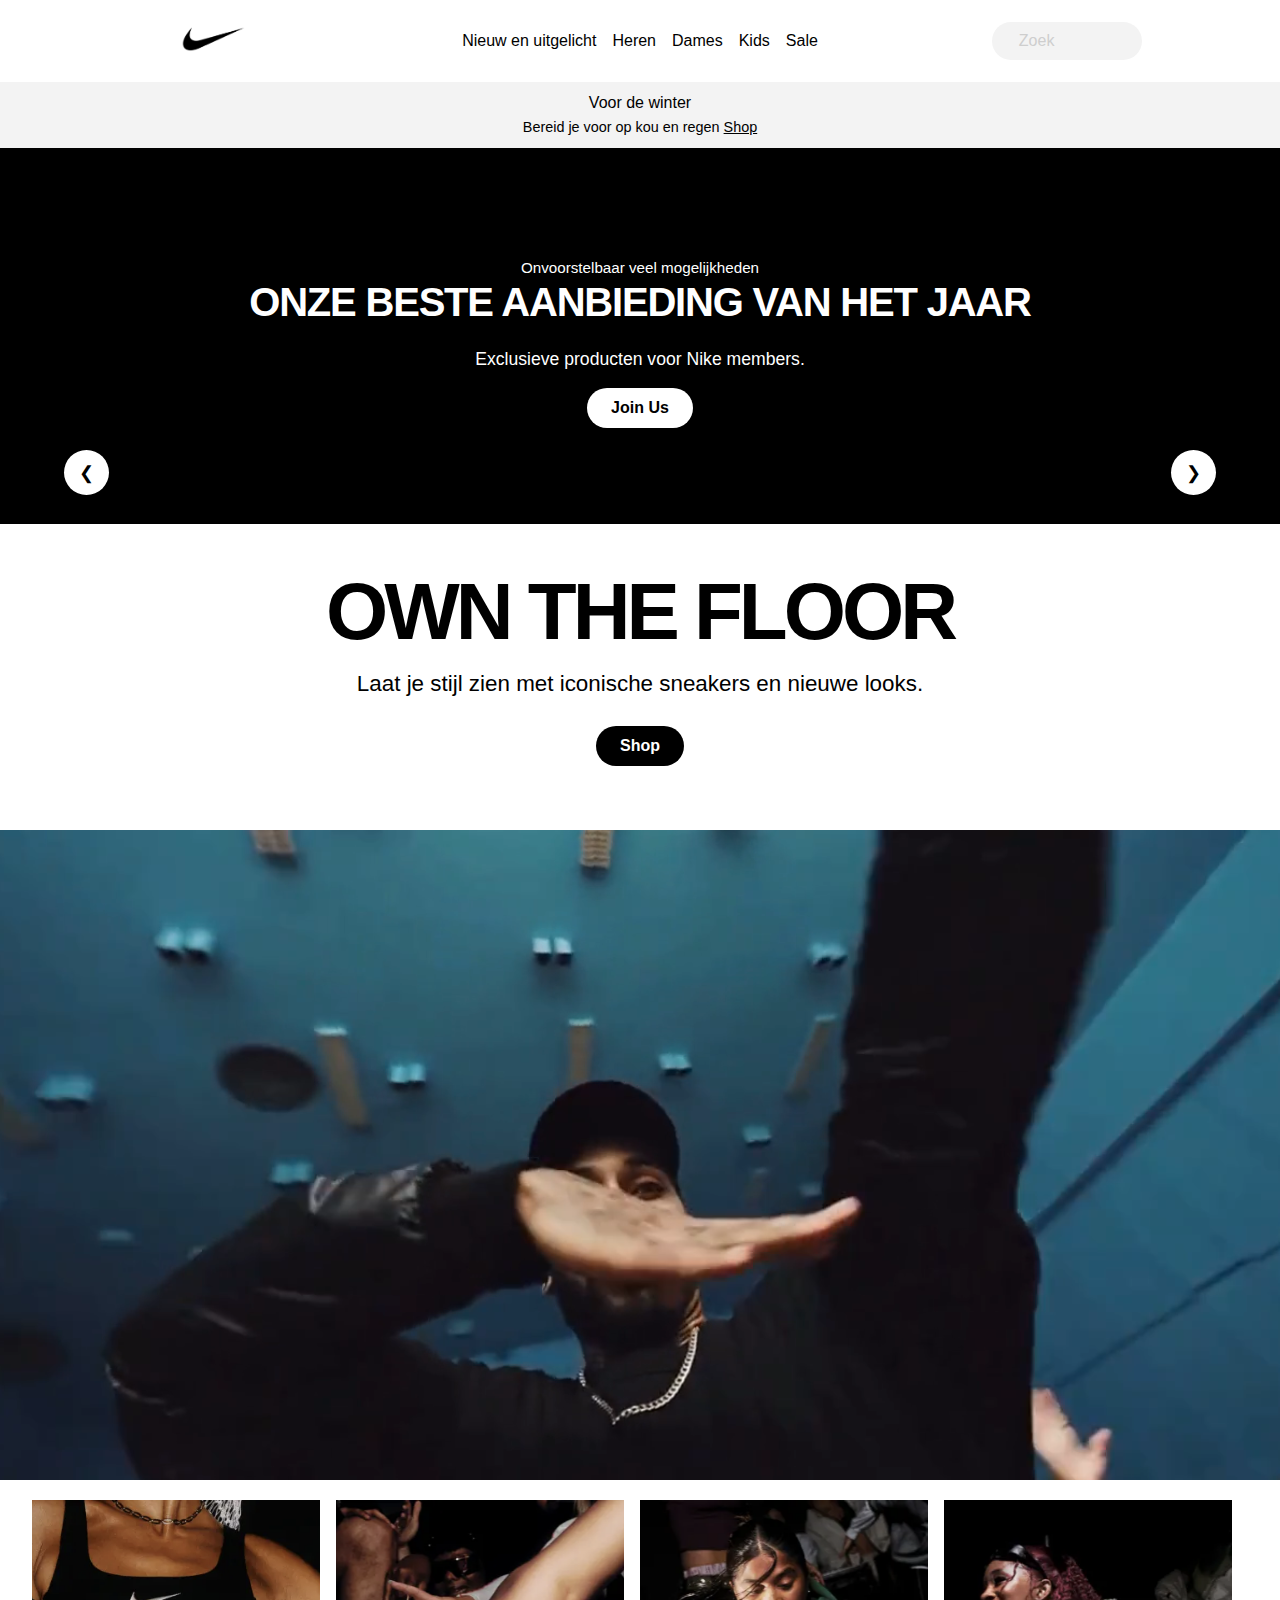
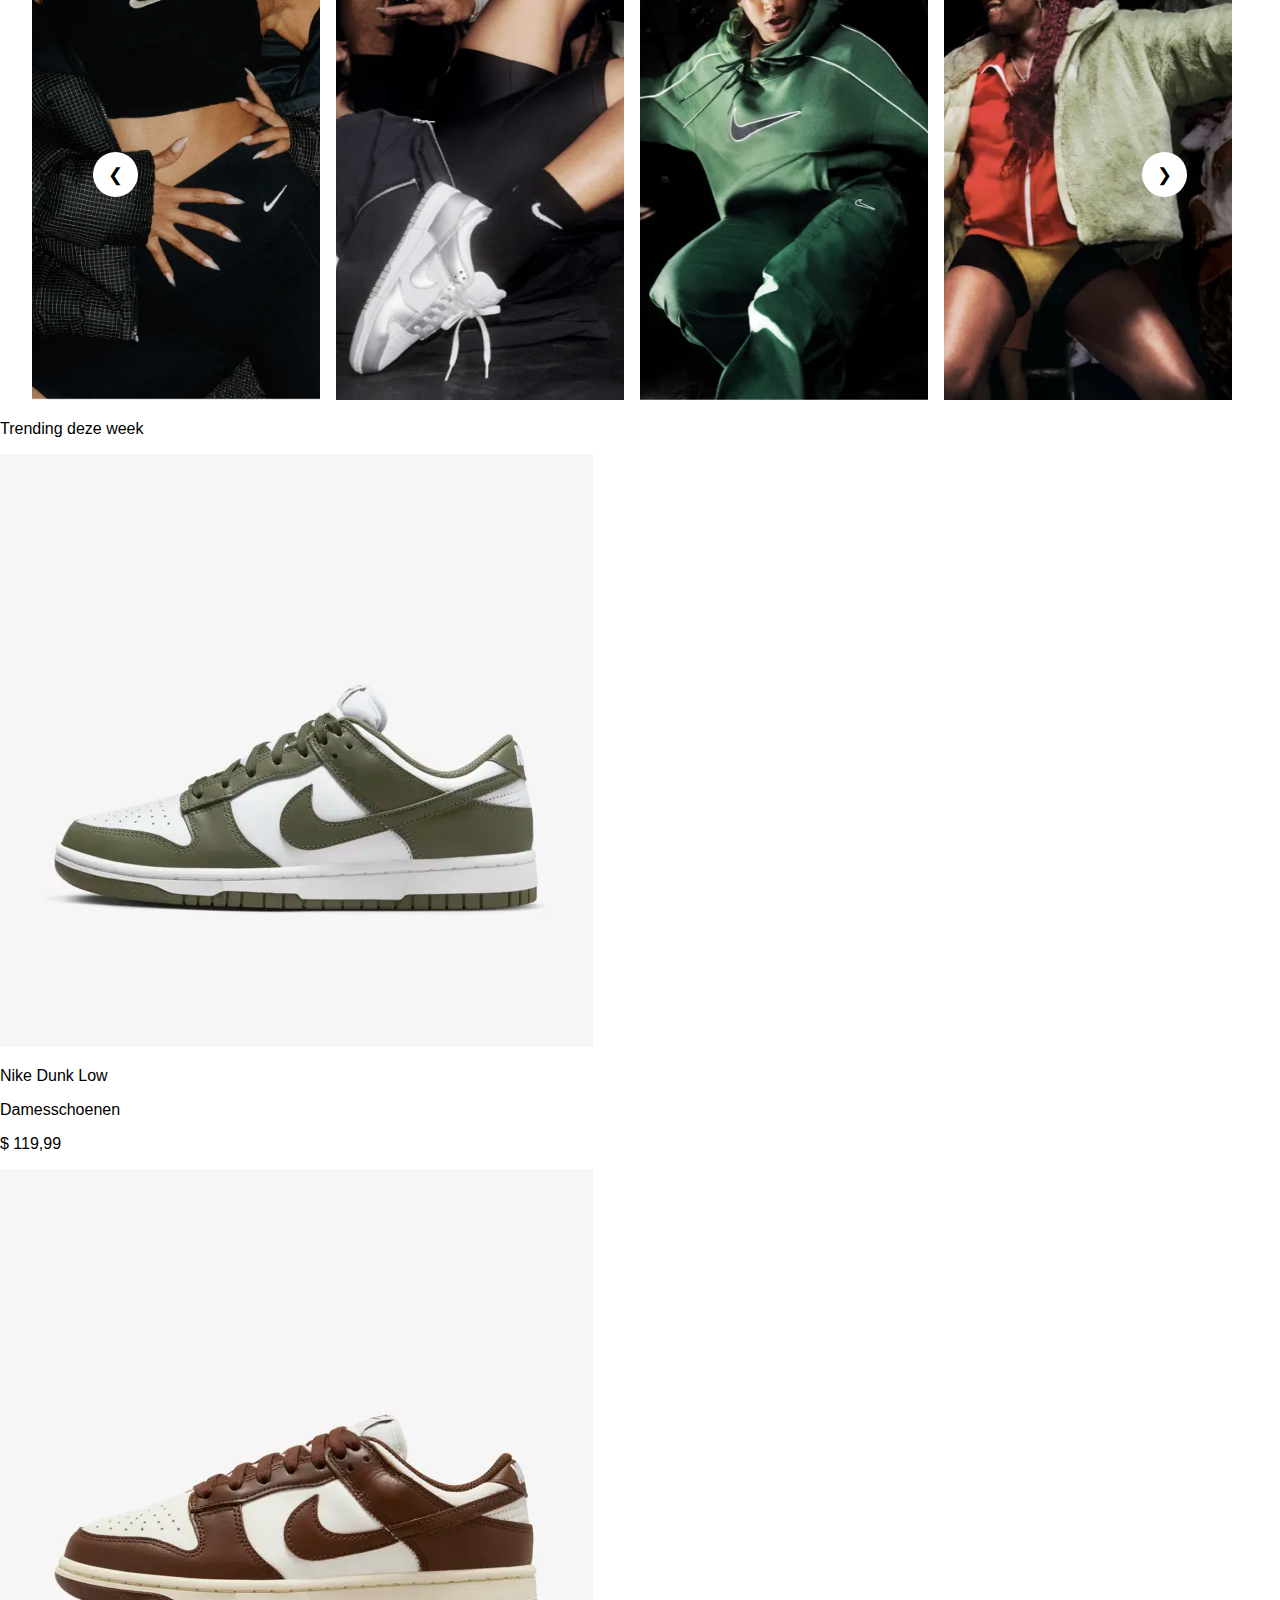
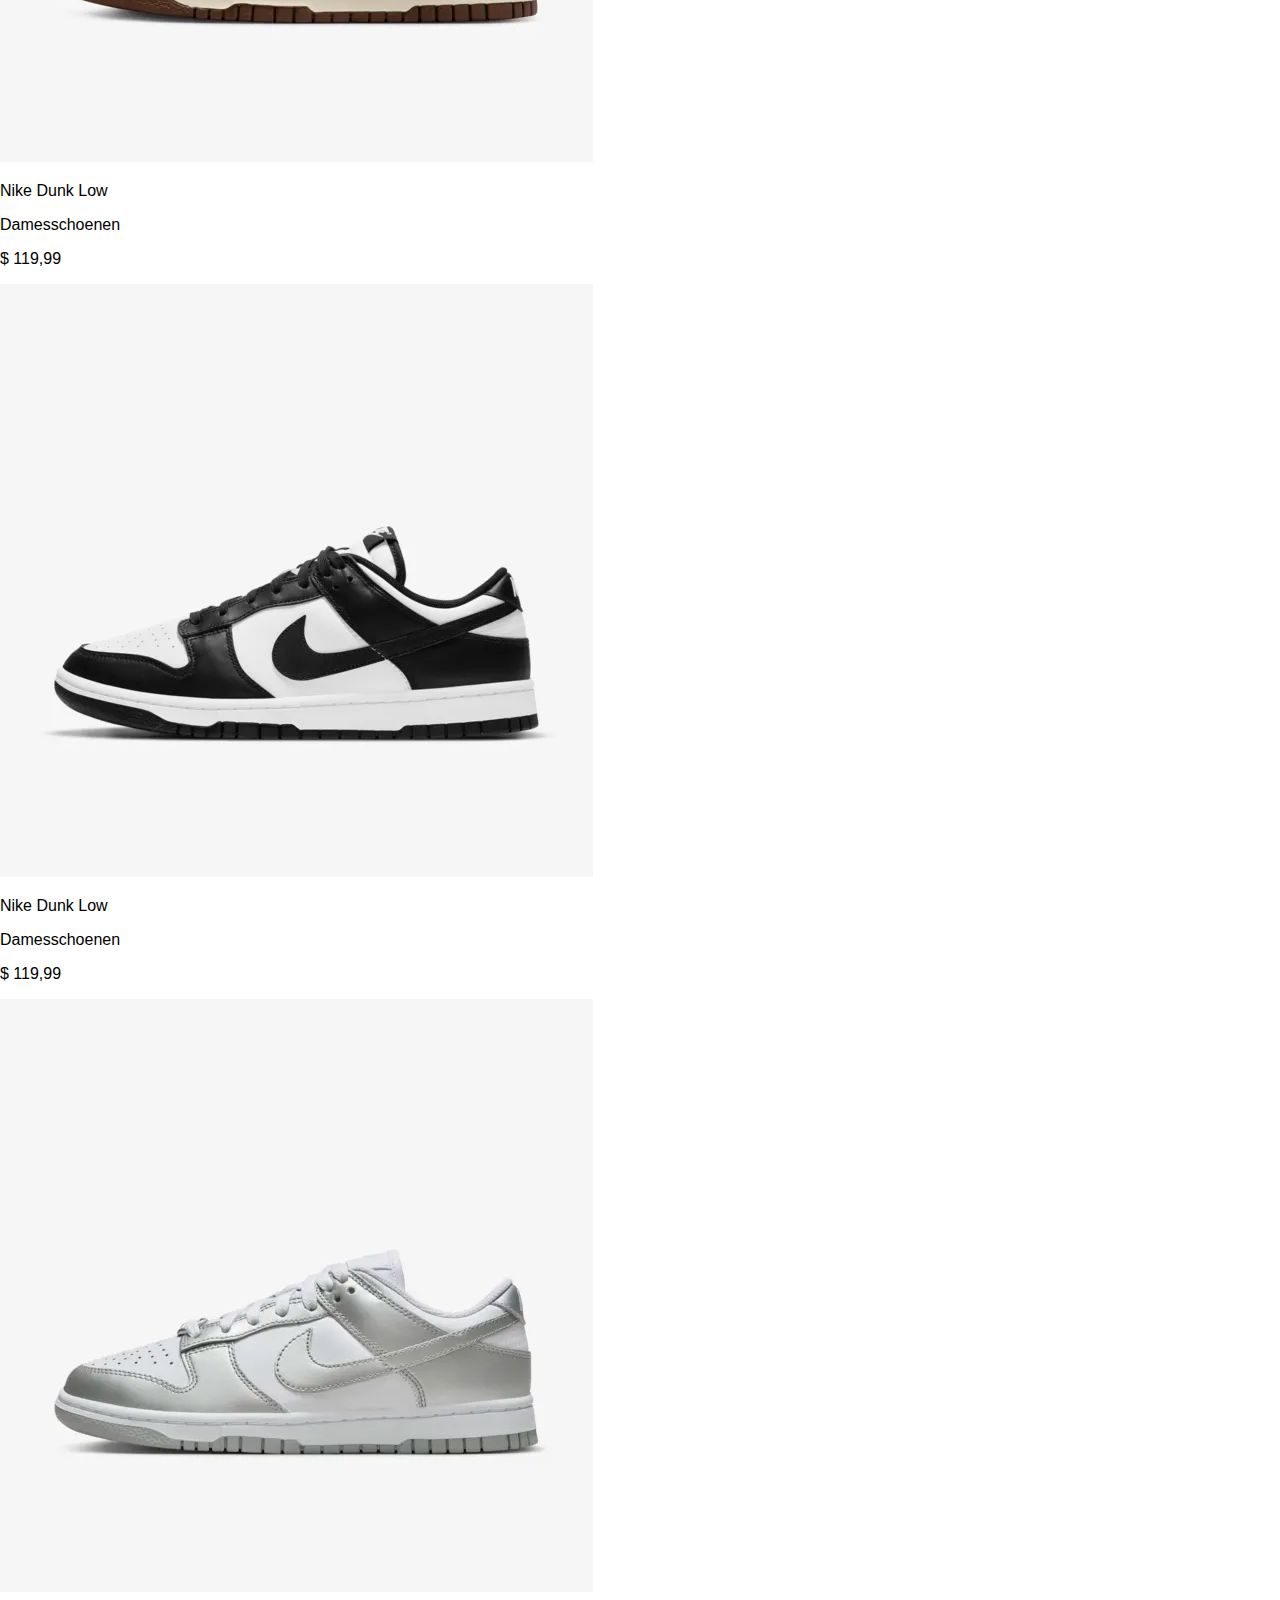
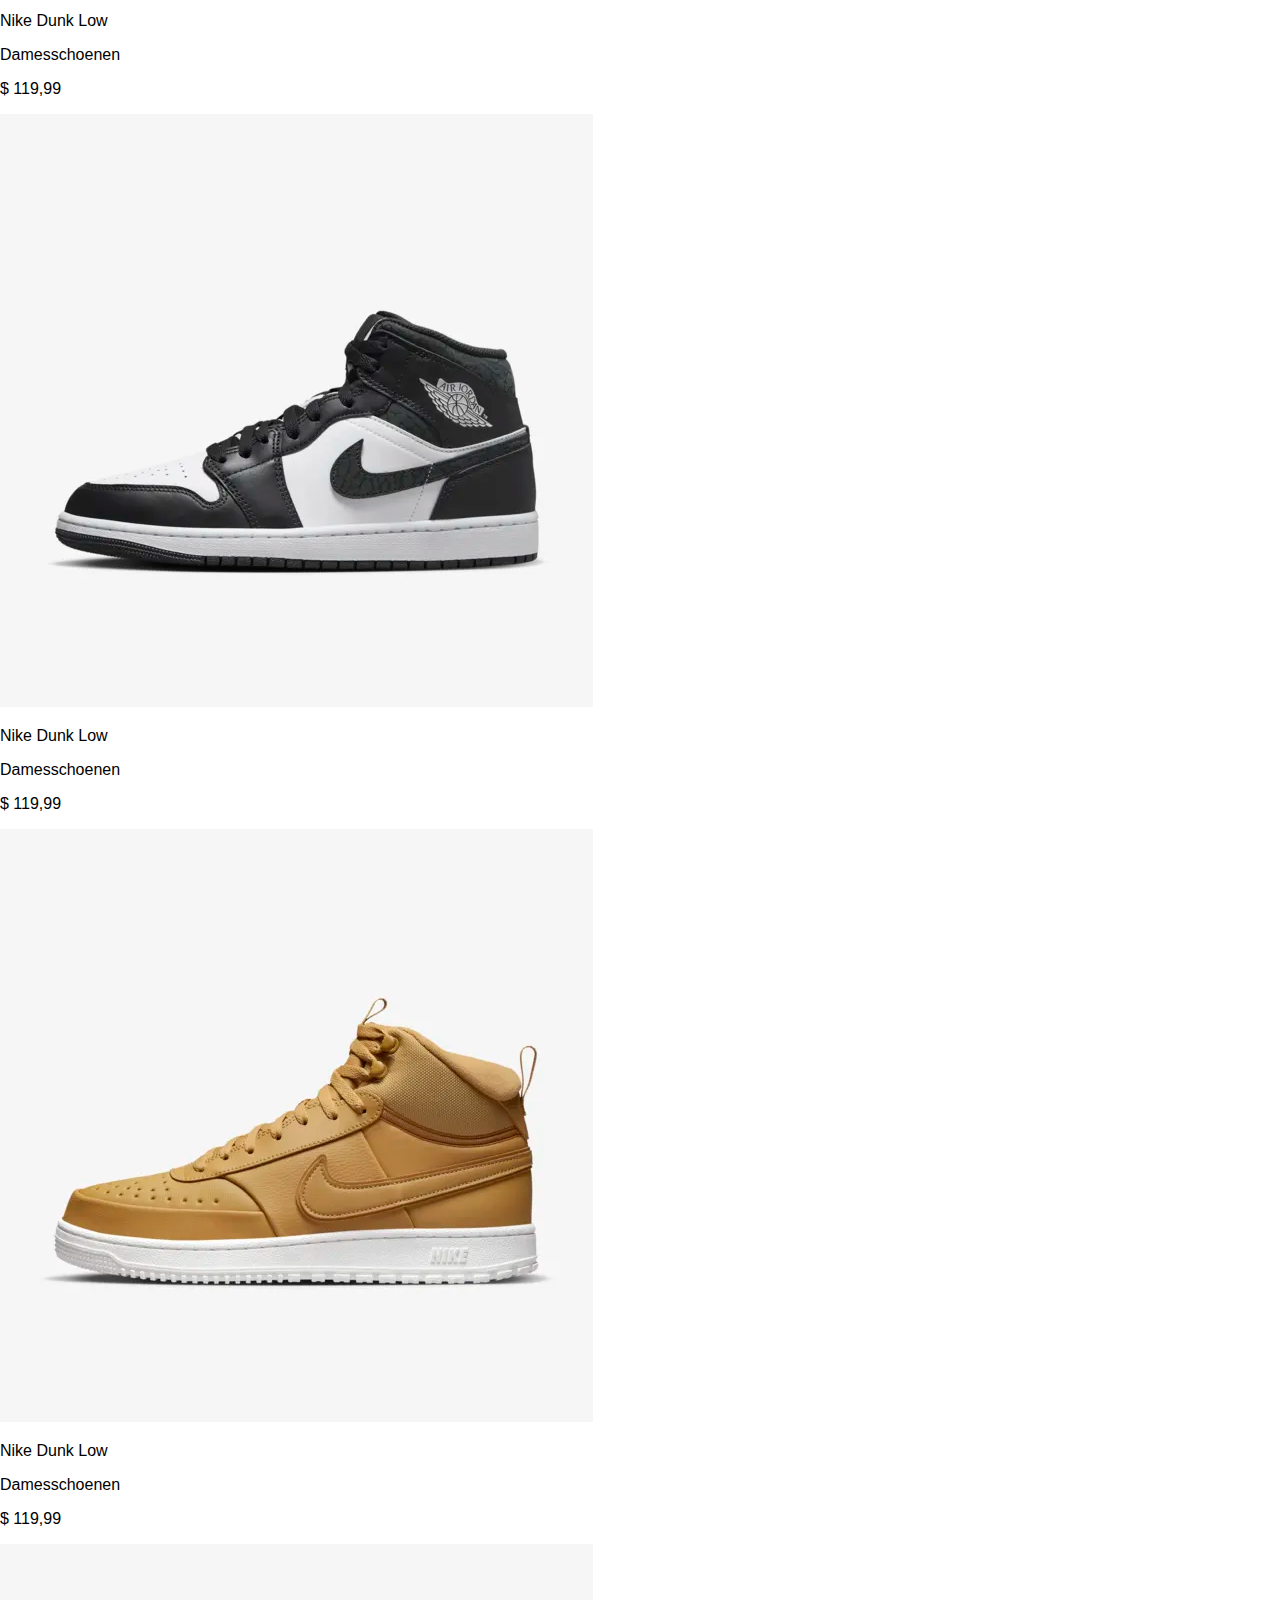
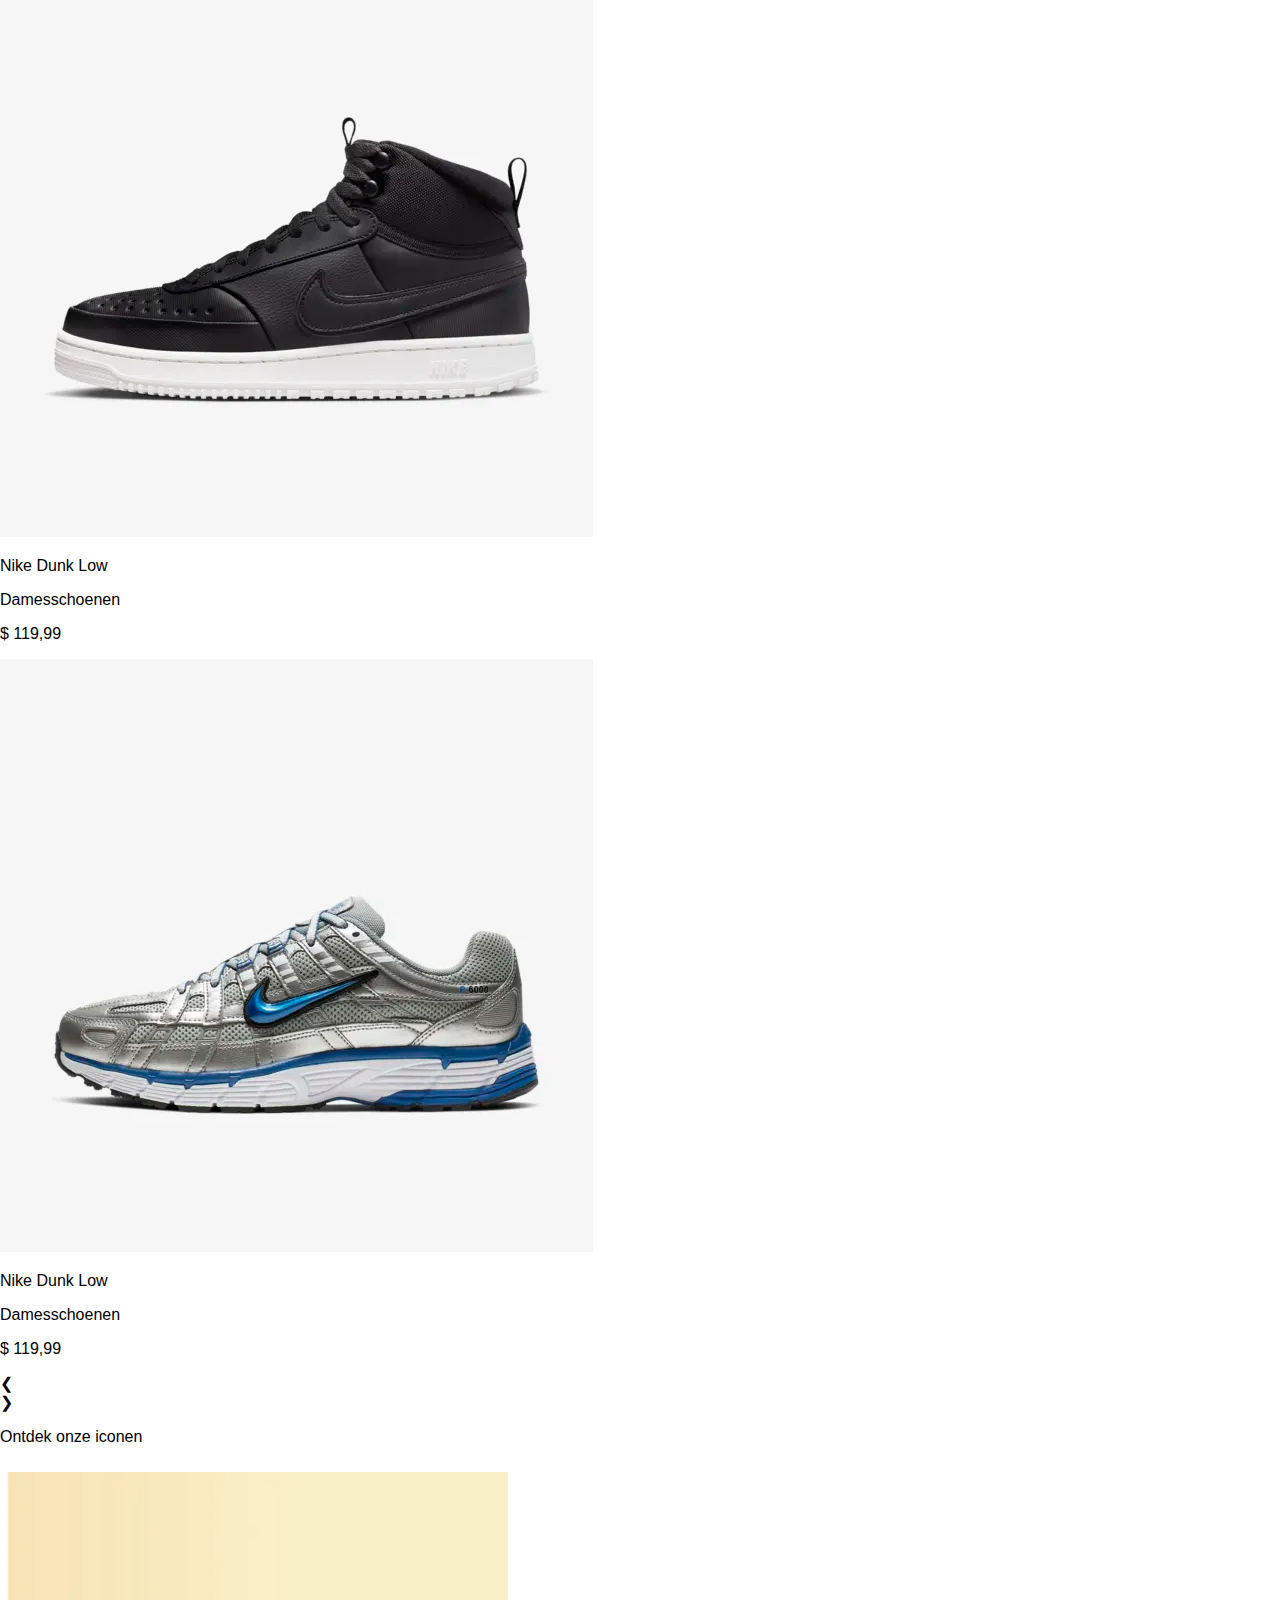
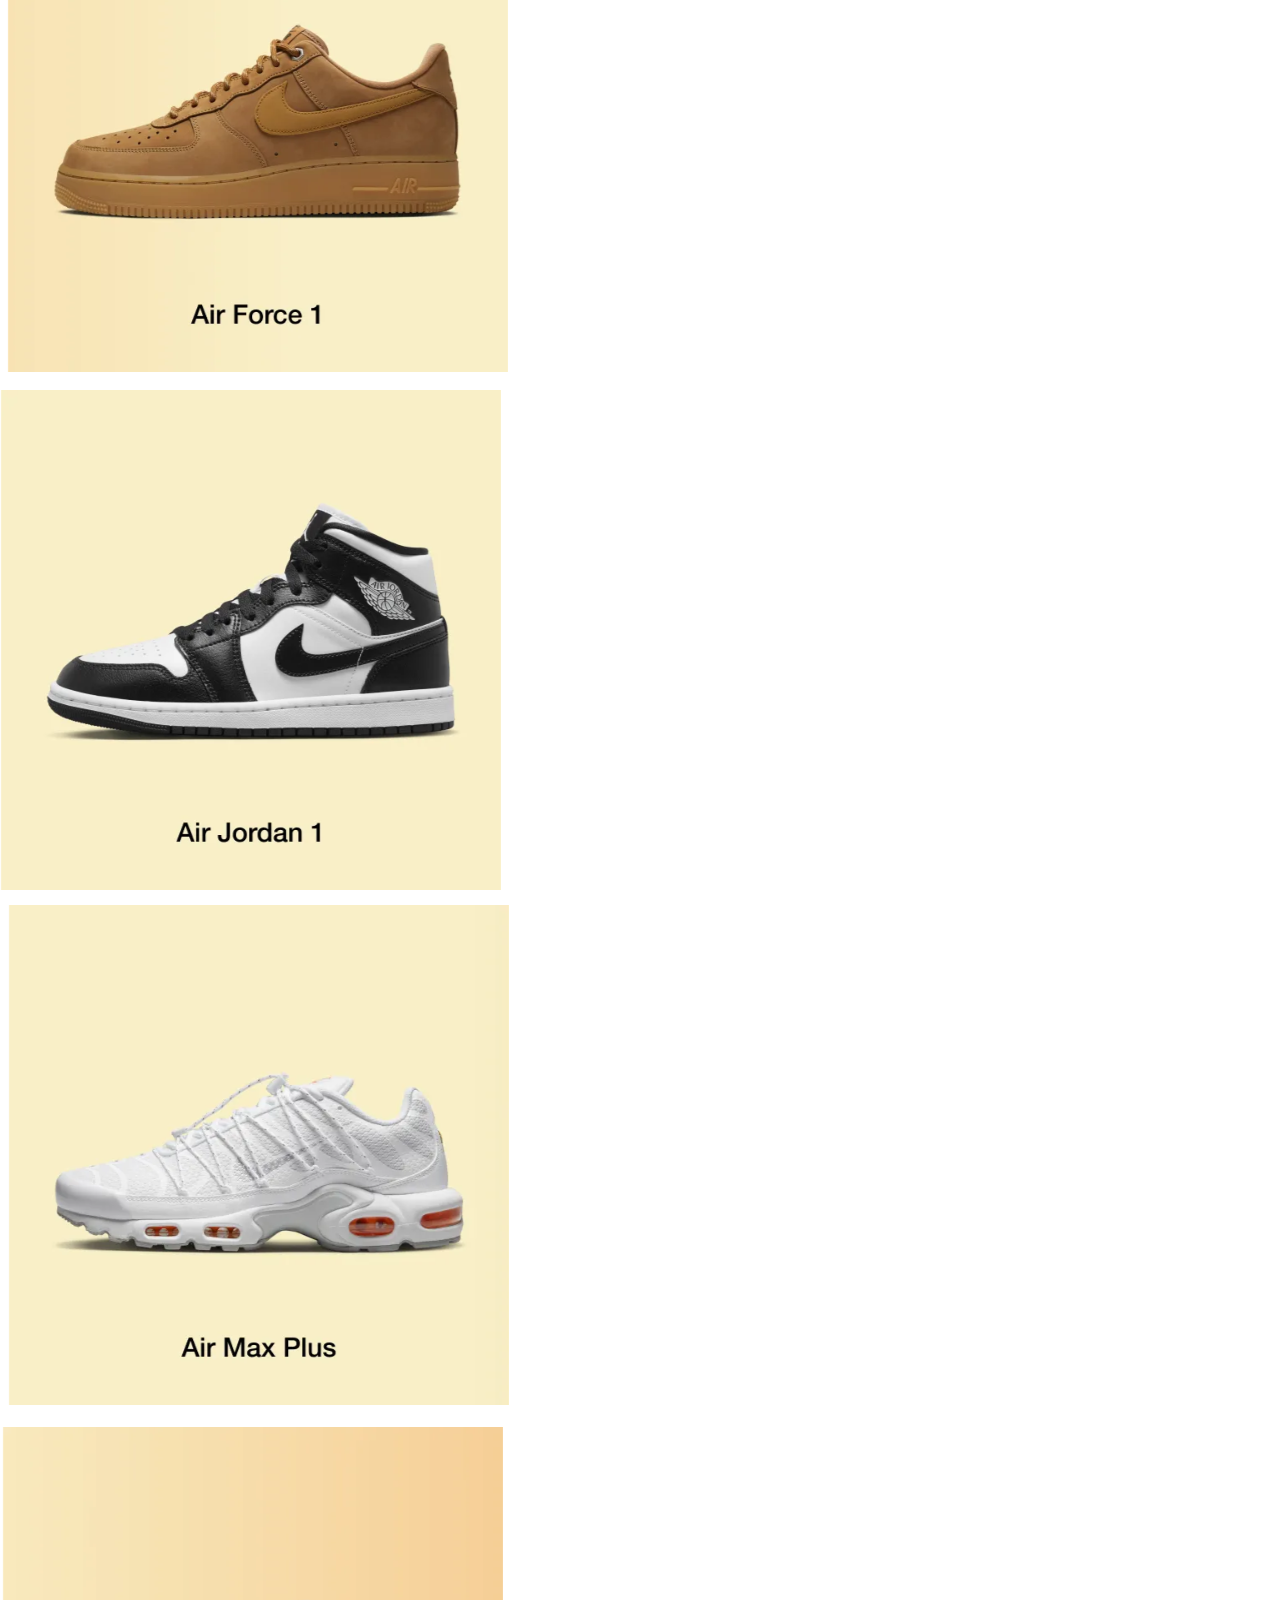
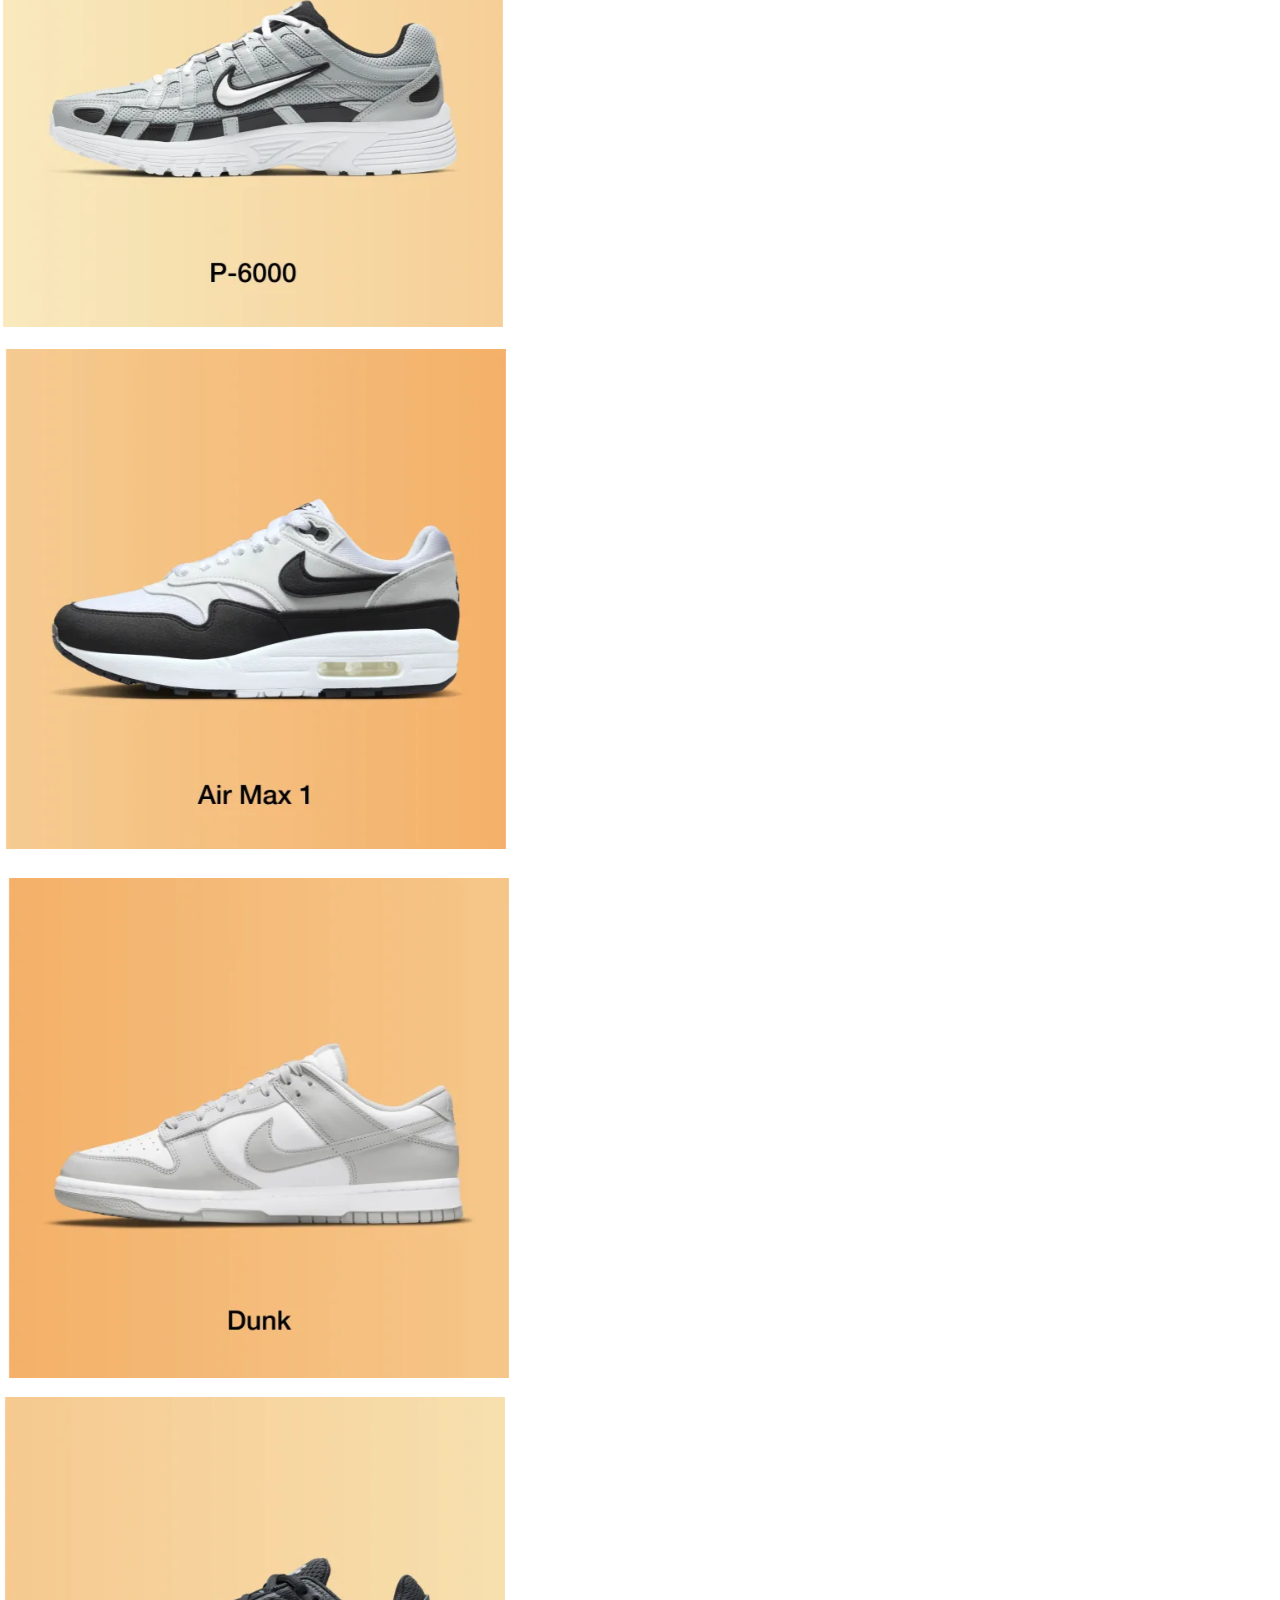
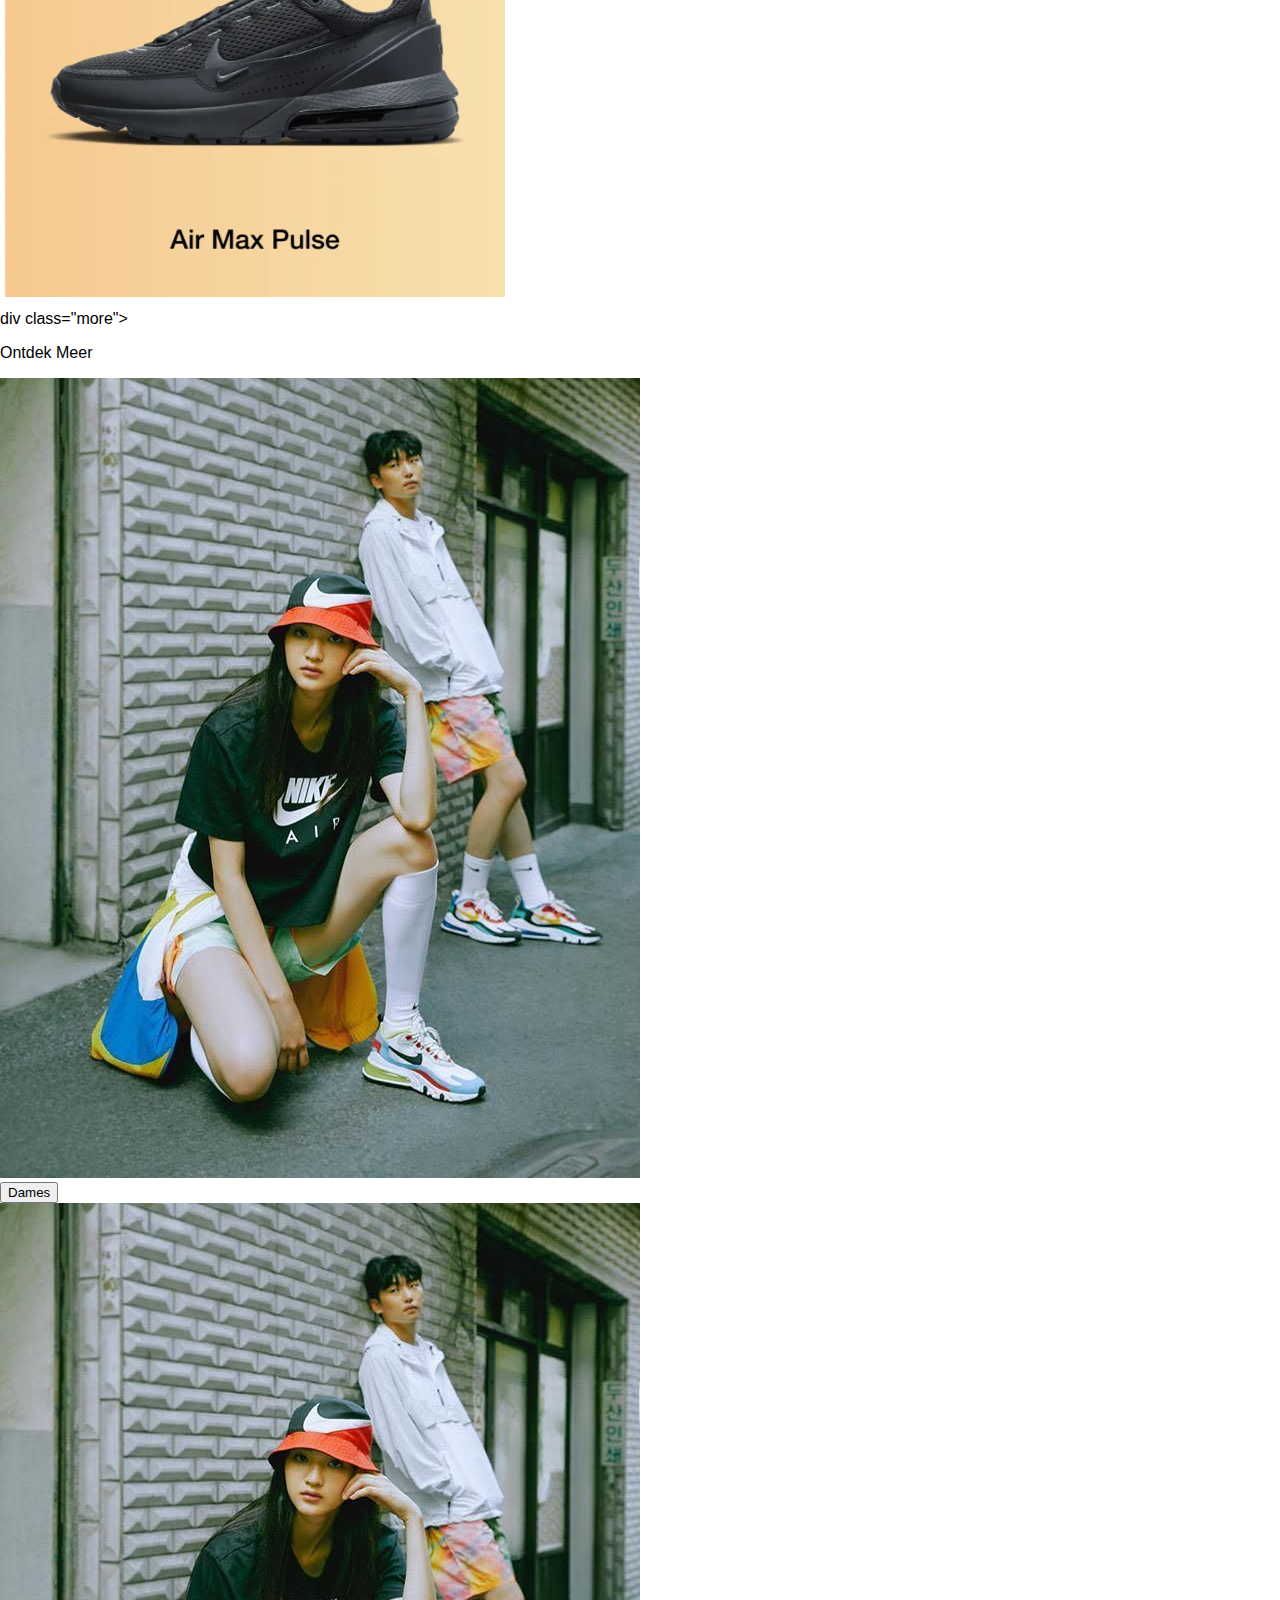
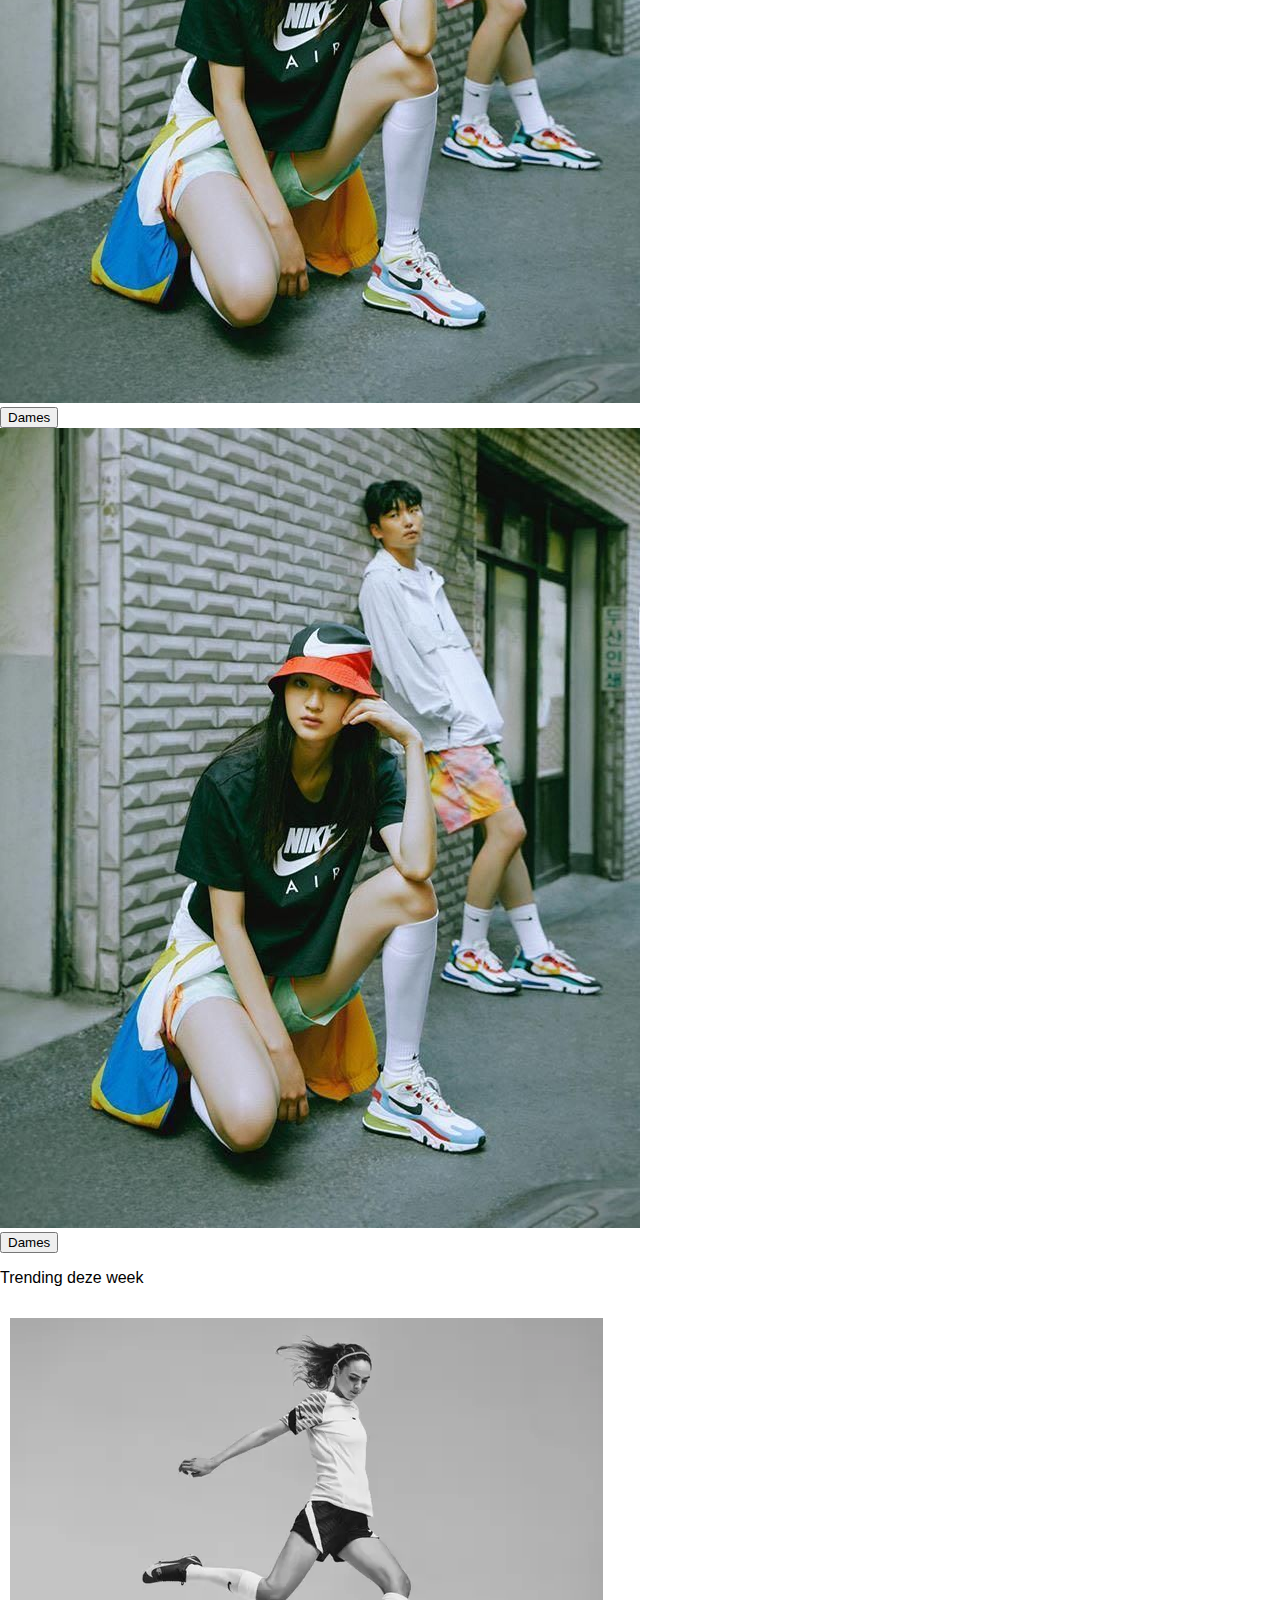
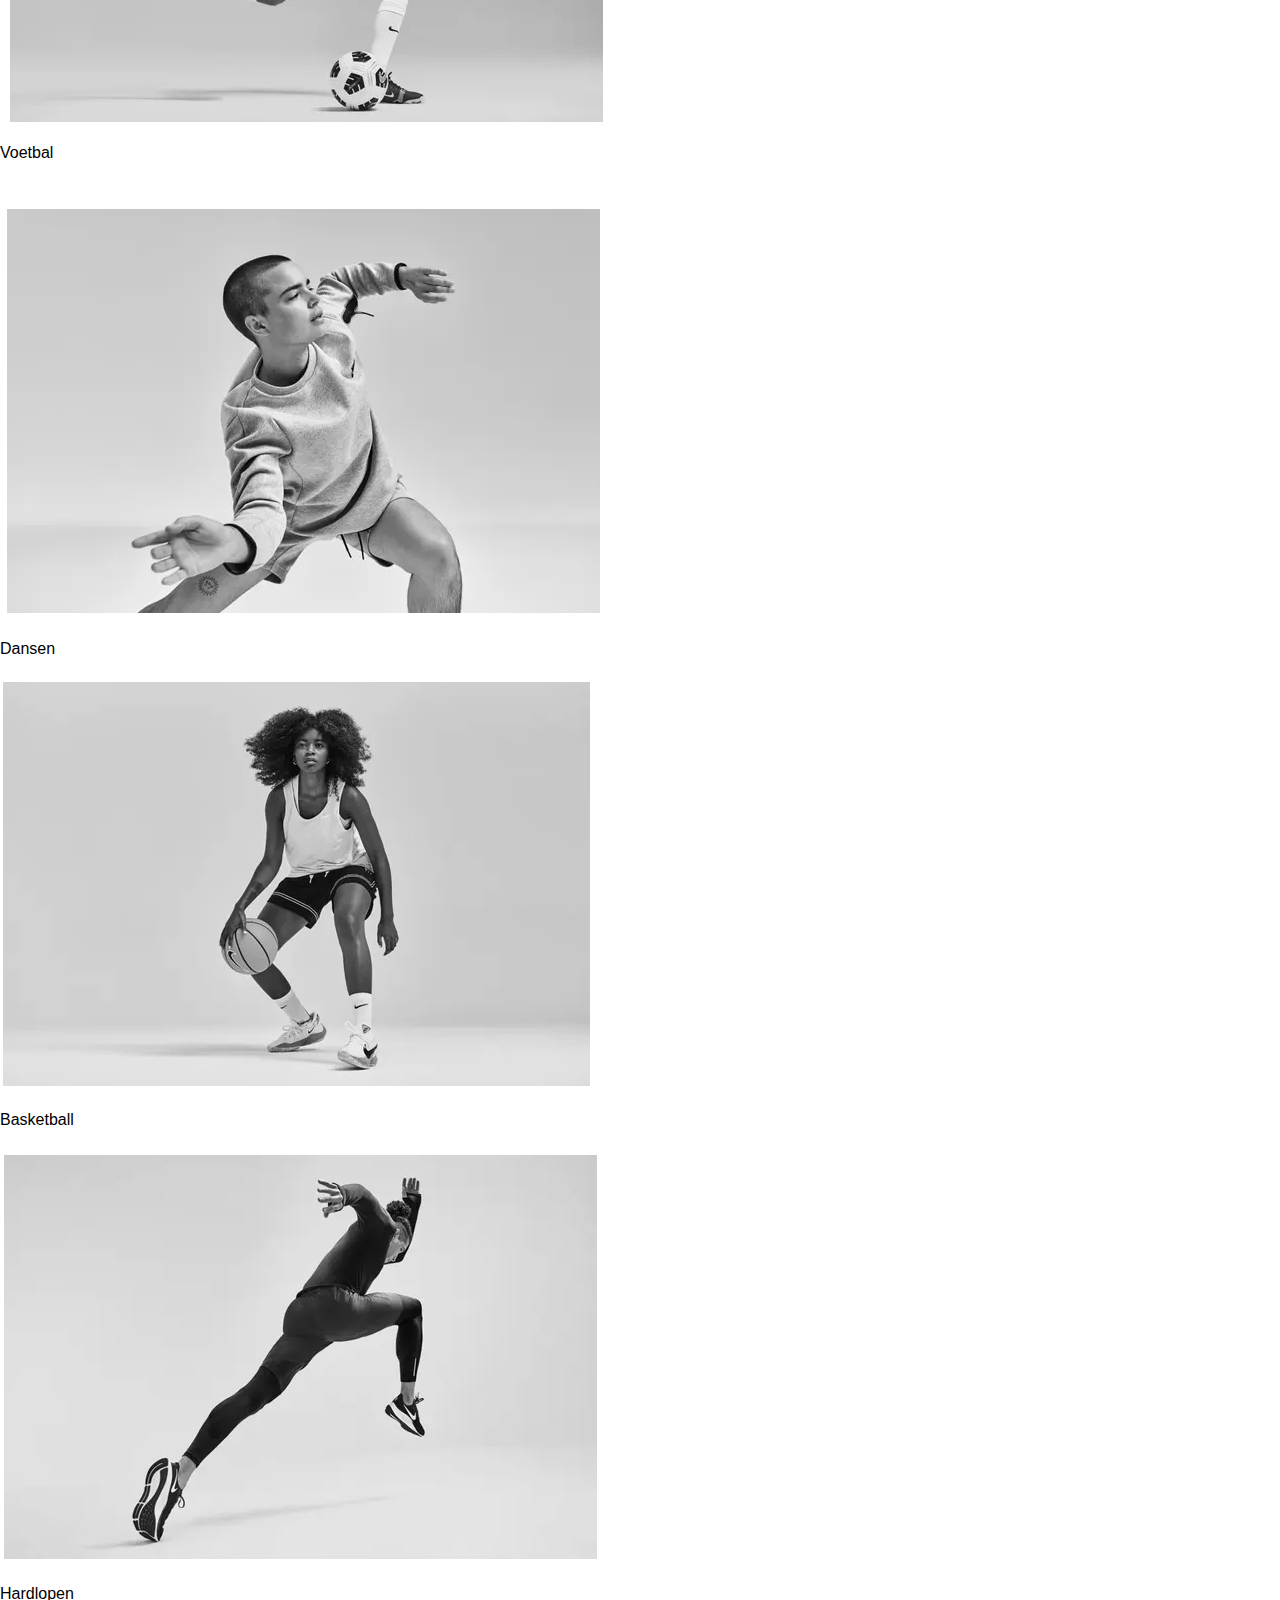
==== index.html @ cff5ac9b "Update index.html" ====
<!DOCTYPE html>
<html lang="nl">
	
<head>
	<meta charset="UTF-8">
	<meta name="author" content="jouw naam">
	<meta name="viewport" content="width=device-width, initial-scale=1">
	
	<title>Nike</title>
	
	<link href="styles/style.css" rel="stylesheet">
	<link rel="icon" type="image/svg+xml" href="images/favicon.svg">
</head>

<body>
 <nav>
    <div class="left">
        <img src="images/nike-logo.png" alt="">
    </div>
    <div class="center">
        <p>Nieuw en uitgelicht</p>
        <p>Heren</p>
        <p>Dames</p>
        <p>Kids</p>
        <p>Sale</p>
    </div>
    <div class="right">
        <input type="search" placeholder="Zoek">
        <img src="images/menu1.png" alt="">
    </div>	
 </nav>
    <div class="alert">
        <p>Voor de winter</p>
        <p><span>Bereid je voor op kou en regen <a href="#">Shop</a></span></p>
    </div>
    <div class="hero">
        <p class="hero-subtitle">
        Onvoorstelbaar veel mogelijkheden
        </p>
        <p class="hero-title">
        onze beste aanbieding van het jaar
        </p>
        <p class="hero-quote">
        Exclusieve producten voor Nike members.
        </p>

        <button>
            Join Us
        </button>
    </div>
    <div class="hero2">
        <p class="hero2-title">
        own the floor
        </p>
        <p class="hero2-description">
        Laat je stijl zien met iconische sneakers en nieuwe looks.
        </p>

        <button>
        Shop
        </button>
    </div>
    <div class="video">
        <video autoplay muted loop>
        <source src="videos/video-1.mp4" type="video/mp4">
        </video>
   </div>
   <div class="carousel-container">
   <div class="carousel-wrapper">
        <div class="carousel-item"><img src="images/dance.png" alt="Slide 1"></div>
        <div class="carousel-item"><img src="images/dance-2.png" alt="Slide 2"></div>
        <div class="carousel-item"><img src="images/dance-3.png" alt="Slide 3"></div>
        <div class="carousel-item"><img src="images/dance-4.png" alt="Slide 4"></div>
        <div class="carousel-item"><img src="images/dance-5.png" alt="Slide 1"></div>
        <div class="carousel-item"><img src="images/dance-6.png" alt="Slide 2"></div>
    </div>

    <div class="prev" onclick="prevSlide()">&#10094;</div>
    <div class="next" onclick="nextSlide()">&#10095;</div>
</div>

<div class="carousel-container2">
		<p class="carousel-title-2">Trending deze week</p>
		<div class="carousel-wrapper2">
			<div class="carousel-item2">
				<img src="images/schoen-1.webp" alt="Slide 1">
				<div class="description">
					<p class="title">
						Nike Dunk Low
					</p>
					<p class="subtitle">
						Damesschoenen
					</p>
					<p class="price">
						$ 119,99
					</p>
				</div>
			</div>
			<div class="carousel-item2">
				<img src="images/schoen-2.webp" alt="Slide 1">
				<div class="description">
					<p class="title">
						Nike Dunk Low
					</p>
					<p class="subtitle">
						Damesschoenen
					</p>
					<p class="price">
						$ 119,99
					</p>
				</div>
			</div>
			<div class="carousel-item2">
				<img src="images/schoen-3.webp" alt="Slide 1">
				<div class="description">
					<p class="title">
						Nike Dunk Low
					</p>
					<p class="subtitle">
						Damesschoenen
					</p>
					<p class="price">
						$ 119,99
					</p>
				</div>
			</div>
			<div class="carousel-item2">
				<img src="images/schoen-4.webp" alt="Slide 1">
				<div class="description">
					<p class="title">
						Nike Dunk Low
					</p>
					<p class="subtitle">
						Damesschoenen
					</p>
					<p class="price">
						$ 119,99
					</p>
				</div>
			</div>
			<div class="carousel-item2">
				<img src="images/schoen-5.webp" alt="Slide 1">
				<div class="description">
					<p class="title">
						Nike Dunk Low
					</p>
					<p class="subtitle">
						Damesschoenen
					</p>
					<p class="price">
						$ 119,99
					</p>
				</div>
			</div>
			<div class="carousel-item2">
				<img src="images/schoen-6.webp" alt="Slide 1">
				<div class="description">
					<p class="title">
						Nike Dunk Low
					</p>
					<p class="subtitle">
						Damesschoenen
					</p>
					<p class="price">
						$ 119,99
					</p>
				</div>
			</div>
			<div class="carousel-item2">
				<img src="images/schoen-7.webp" alt="Slide 1">
				<div class="description">
					<p class="title">
						Nike Dunk Low
					</p>
					<p class="subtitle">
						Damesschoenen
					</p>
					<p class="price">
						$ 119,99
					</p>
				</div>
			</div>
			<div class="carousel-item2">
				<img src="images/schoen-8.webp" alt="Slide 1">
				<div class="description">
					<p class="title">
						Nike Dunk Low
					</p>
					<p class="subtitle">
						Damesschoenen
					</p>
					<p class="price">
						$ 119,99
					</p>
				</div>
			</div>
	
			
		</div>
		<div class="prev2" onclick="prevSlide2()">&#10094;</div>
		<div class="next2" onclick="nextSlide2()">&#10095;</div>
	</div>

	<div class="carousel-container3">
		<p>Ontdek onze iconen</p>
		<div class="carousel-wrapper3">
			<div class="carousel-item3"><img src="images/schoen-icoon-1.png" alt="Slide 1"></div>
			<div class="carousel-item3"><img src="images/schoen-icoon-2.png" alt="Slide 2"></div>
			<div class="carousel-item3"><img src="images/schoen-icoon-3.png" alt="Slide 3"></div>
			<div class="carousel-item3"><img src="images/schoen-icoon-4.png" alt="Slide 4"></div>
			<div class="carousel-item3"><img src="images/schoen-icoon-5.png" alt="Slide 1"></div>
			<div class="carousel-item3"><img src="images/schoen-icoon-6.png" alt="Slide 2"></div>
			<div class="carousel-item3"><img src="images/schoen-icoon-7.png" alt="Slide 3"></div>
	
		</div>
	
		<div class="prev" onclick="prevSlide3()">&#10094;</div>
		<div class="next" onclick="nextSlide3()">&#10095;</div>
	</div>
	
	div class="more">
		<p class="more-title">
			Ontdek Meer
		</p>
		<div class="carts">
			<div class="cart">
				<img src="images/fotoshoot.jpg" alt="">
				<div class="buttons">
					<button>
						Dames
					</button>
				</div>
	
			</div>
			<div class="cart">
				<img src="images/fotoshoot.jpg" alt="">
				<div class="buttons">
					<button>
						Dames
					</button>
				</div>
	
			</div>
			<div class="cart">
				<img src="images/fotoshoot.jpg" alt="">
				<div class="buttons">
					<button>
						Dames
					</button>
				</div>
	
			</div>
		</div>
	
	</div>
	
	<div class="carousel-container4">
		<p>Trending deze week</p>
		<div class="carousel-wrapper4">
			<div class="carousel-item4">
				<img src="images/voetbal.png" alt="Slide 1">
				<div class="description">
					<p class="title">
						Voetbal
					</p>
	
				</div>
			</div>
			<div class="carousel-item4">
				<img src="images/dansen.png" alt="Slide 1">
				<div class="description">
					<p class="title">
						Dansen
					</p>
	
				</div>
			</div>
			<div class="carousel-item4">
				<img src="images/basketball.png" alt="Slide 1">
				<div class="description">
					<p class="title">
						Basketball
					</p>
	
				</div>
			</div>
			<div class="carousel-item4">
				<img src="images/hardlopen.png" alt="Slide 1">
				<div class="description">
					<p class="title">
						Hardlopen
					</p>
	
				</div>
			</div>
			<div class="carousel-item4">
				<img src="images/trainen.png" alt="Slide 1">
				<div class="description">
					<p class="title">
						Trainen
					</p>
	
				</div>
			</div>
			<div class="carousel-item4">
				<img src="images/yoga.png" alt="Slide 1">
				<div class="description">
					<p class="title">
						Yoga
					</p>
	
				</div>
			</div>
			<div class="carousel-item4">
				<img src="images/tennis.png" alt="Slide 1">
				<div class="description">
					<p class="title">
						Tennis
					</p>
	
				</div>
			</div>
			<div class="carousel-item4">
				<img src="images/skateboarden.png" alt="Slide 1">
				<div class="description">
					<p class="title">
						skateboarden
					</p>
	
				</div>
			</div>
	
		</div>
		<div class="prev4" onclick="prevSlide4()">&#10094;</div>
		<div class="next4" onclick="nextSlide4()">&#10095;</div>
	</div>
	
	<div class="app">
		<div class="start">
			<img src="images/banner.webp" alt="">
			<p>Ontdek wat jou motiveert</p>
			<button>Nike App</button>
		</div>
		<div class="end">
			<img src="images/banner.webp" alt="">
			<p>Hardlopen met Nike</p>
			<button>Nike Training Club</button>
		</div>
	</div>
	<script defer src="scripts/script.js"></script>
</body>



<footer>
	<div class="row">
        <p class="row-title">
            Schoenen
        </p>
        <div class="row-menu">
            <p>Golfschoenen</p>
            <p>Wintersneakers</p>
            <p>GORE-TEX Sneakers</p>
            <p>Wandelsneakers</p>
        </div>
    </div>
    <div class="row">
        <p class="row-title">
            Schoenen
        </p>
        <div class="row-menu">
            <p>Golfschoenen</p>
            <p>Wintersneakers</p>
            <p>GORE-TEX Sneakers</p>
            <p>Wandelsneakers</p>
        </div>
    </div>
    <div class="row">
        <p class="row-title">
            Schoenen
        </p>
        <div class="row-menu">
            <p>Golfschoenen</p>
            <p>Wintersneakers</p>
            <p>GORE-TEX Sneakers</p>
            <p>Wandelsneakers</p>
        </div>
    </div>
    <div class="row">
        <p class="row-title">
            Schoenen
        </p>
        <div class="row-menu">
            <p>Golfschoenen</p>
            <p>Wintersneakers</p>
            <p>GORE-TEX Sneakers</p>
            <p>Wandelsneakers</p>
        </div>
    </div>
</footer>

<script>
    let currentIndex = 0;
    let slidesToShow = 4; 
    let touchStartX;

    function handleResponsiveSlides() {
        const wrapper = document.querySelector('.carousel-wrapper');
        const items = document.querySelectorAll('.carousel-item');
        const totalItems = items.length;

        if (window.innerWidth < 960) {
            slidesToShow = 1; 
        } else if (window.innerWidth < 1200) {
            slidesToShow = 2; 
        } else if (window.innerWidth < 1450) {
            slidesToShow = 3;
        } else {
            slidesToShow = 4; 
            wrapper.style.flex = '0 0 100%'; 
        }

        if (currentIndex >= totalItems - slidesToShow) {
            currentIndex = totalItems - slidesToShow;
        } else if (currentIndex < 0) {
            currentIndex = 0;
        }

        const translateValue = -currentIndex * (100 / slidesToShow) + '%';
        wrapper.style.transform = 'translateX(' + translateValue + ')';
    }

    function showSlide(index) {
        currentIndex = index;
        handleResponsiveSlides();
    }

    function nextSlide() {
        const items = document.querySelectorAll('.carousel-item');
        const totalItems = items.length;

        if (currentIndex < totalItems - slidesToShow) {
            showSlide(currentIndex + 1);
        } else {
            showSlide(0);
        }
    }

    function prevSlide() {
        showSlide(currentIndex - 1);
    }

    function handleTouchStart(event) {
        touchStartX = event.touches[0].clientX;
    }

    function handleTouchMove(event) {
        const sensitivity = 50; 
        const delta = touchStartX - event.touches[0].clientX;

        if (delta > sensitivity) {
            nextSlide();
            touchStartX = event.touches[0].clientX; 
        } else if (delta < -sensitivity) {
            prevSlide();
            touchStartX = event.touches[0].clientX;
        }
    }

    function handleTouchEnd() {
    }

    function initTouchEvents() {
        const wrapper = document.querySelector('.carousel-wrapper');
        wrapper.addEventListener('touchstart', handleTouchStart, false);
        wrapper.addEventListener('touchmove', handleTouchMove, false);
        wrapper.addEventListener('touchend', handleTouchEnd, false);
    }

    function init() {
        handleResponsiveSlides();
        if (window.innerWidth <= 960) {
            initTouchEvents();
        }
    }

    init();

</script>
<script>
    let currentIndex2 = 0;
    let touchStartX2;

    function showSlide2(index) {
        const wrapper2 = document.querySelector('.carousel-wrapper2');
        const items = document.querySelectorAll('.carousel-item2');
        const totalItems = items.length;
        let slidesToShow = 3; 

        if (window.innerWidth < 960) {
            slidesToShow = 1; 
        } else if (window.innerWidth < 1200) {
            slidesToShow = 2; 
        } else if (window.innerWidth < 1450) {
            slidesToShow = 3; 
        }

        if (index >= totalItems) {
            currentIndex2 = 0;
        } else if (index < 0) {
            currentIndex2 = totalItems - slidesToShow;
        } else {
            currentIndex2 = index;
        }

        const translateValue = -currentIndex2 * (100 / slidesToShow) + '%';
        wrapper2.style.transform = 'translateX(' + translateValue + ')';
    }

    function nextSlide2() {
        const items = document.querySelectorAll('.carousel-item2');
        const totalItems = items.length;
        let slidesToShow = 3; 

       
        if (window.innerWidth < 960) {
            slidesToShow = 1; 
        } else if (window.innerWidth < 1200) {
            slidesToShow = 2; 
        } else if (window.innerWidth < 1450) {
            slidesToShow = 3;
        }

        if (currentIndex2 < totalItems - slidesToShow) {
            showSlide2(currentIndex2 + 1);
        } else {
            showSlide2(0);
        }
    }

    function prevSlide2() {
        showSlide2(currentIndex2 - 1);
    }

    function handleTouchStart2(event) {
        touchStartX2 = event.touches[0].clientX;
    }

    function handleTouchMove2(event) {
        const sensitivity = 50; 
        const delta = touchStartX2 - event.touches[0].clientX;

        if (delta > sensitivity) {
            nextSlide2();
            touchStartX2 = event.touches[0].clientX; 
        } else if (delta < -sensitivity) {
            prevSlide2();
            touchStartX2 = event.touches[0].clientX; 
        }
    }

    function handleTouchEnd2() {
        
    }

    function initTouchEvents2() {
        const wrapper2 = document.querySelector('.carousel-wrapper2');
        wrapper2.addEventListener('touchstart', handleTouchStart2, false);
        wrapper2.addEventListener('touchmove', handleTouchMove2, false);
        wrapper2.addEventListener('touchend', handleTouchEnd2, false);
    }

    function init2() {
        showSlide2(currentIndex2);
        if (window.innerWidth <= 960) {
            initTouchEvents2();
        }
    }

    
    init2();
</script>
<script>
    let currentIndex3 = 0;
    let slidesToShow3 = 4; 
    let touchStartX3;

    function handleResponsiveSlides3() {
        const wrapper3 = document.querySelector('.carousel-wrapper3');
        const items3 = document.querySelectorAll('.carousel-item3');
        const totalItems3 = items3.length;

        
        if (window.innerWidth < 960) {
            slidesToShow3 = 1; 
        } else if (window.innerWidth < 1200) {
            slidesToShow3 = 2; 
        } else if (window.innerWidth < 1450) {
            slidesToShow3 = 3; 
        }

        if (currentIndex3 >= totalItems3) {
            currentIndex3 = 0;
        } else if (currentIndex3 < 0) {
            currentIndex3 = totalItems3 - slidesToShow3;
        }

        const translateValue = -currentIndex3 * (100 / slidesToShow3) + '%';
        wrapper3.style.transform = 'translateX(' + translateValue + ')';
    }

    function showSlide3(index) {
        handleResponsiveSlides3();
        currentIndex3 = index;
        handleResponsiveSlides3();
    }

    function nextSlide3() {
        const items3 = document.querySelectorAll('.carousel-item3');
        const totalItems3 = items3.length;

        if (currentIndex3 < totalItems3 - slidesToShow3) {
            showSlide3(currentIndex3 + 1);
        } else {
            showSlide3(0);
        }
    }

    function prevSlide3() {
        showSlide3(currentIndex3 - 1);
    }

    function handleTouchStart3(event) {
        touchStartX3 = event.touches[0].clientX;
    }

    function handleTouchMove3(event) {
        const sensitivity = 50; 
        const delta = touchStartX3 - event.touches[0].clientX;

        if (delta > sensitivity) {
            nextSlide3();
            touchStartX3 = event.touches[0].clientX; 
        } else if (delta < -sensitivity) {
            prevSlide3();
            touchStartX3 = event.touches[0].clientX; 
        }
    }

    function handleTouchEnd3() {
        
    }

    function initTouchEvents3() {
        const wrapper3 = document.querySelector('.carousel-wrapper3');
        wrapper3.addEventListener('touchstart', handleTouchStart3, false);
        wrapper3.addEventListener('touchmove', handleTouchMove3, false);
        wrapper3.addEventListener('touchend', handleTouchEnd3, false);
    }

    function init3() {
        handleResponsiveSlides3();
        if (window.innerWidth <= 960) {
            initTouchEvents3();
        }
    }

    
    init3();
</script>
<script>
    let currentIndex4 = 0;
    let slidesToShow4 = 3; 
    let touchStartX4;

    function handleResponsiveSlides4() {
        const wrapper4 = document.querySelector('.carousel-wrapper4');
        const items4 = document.querySelectorAll('.carousel-item4');
        const totalItems4 = items4.length;

        
        if (window.innerWidth < 960) {
            slidesToShow4 = 1; 
        } else if (window.innerWidth < 1200) {
            slidesToShow4 = 2; 
        } else if (window.innerWidth < 1450) {
            slidesToShow4 = 3; 
        }

        if (currentIndex4 >= totalItems4) {
            currentIndex4 = 0;
        } else if (currentIndex4 < 0) {
            currentIndex4 = totalItems4 - slidesToShow4;
        }

        const translateValue = -currentIndex4 * (100 / slidesToShow4) + '%';
        wrapper4.style.transform = 'translateX(' + translateValue + ')';
    }

    function showSlide4(index) {
        handleResponsiveSlides4();
        currentIndex4 = index;
        handleResponsiveSlides4();
    }

    function nextSlide4() {
        const items4 = document.querySelectorAll('.carousel-item4');
        const totalItems4 = items4.length;

        if (currentIndex4 < totalItems4 - slidesToShow4) {
            showSlide4(currentIndex4 + 1);
        } else {
            showSlide4(0);
        }
    }

    function prevSlide4() {
        showSlide4(currentIndex4 - 1);
    }

    function handleTouchStart4(event) {
        touchStartX4 = event.touches[0].clientX;
    }

    function handleTouchMove4(event) {
        const sensitivity = 50; 
        const delta = touchStartX4 - event.touches[0].clientX;

        if (delta > sensitivity) {
            nextSlide4();
            touchStartX4 = event.touches[0].clientX; 
        } else if (delta < -sensitivity) {
            prevSlide4();
            touchStartX4 = event.touches[0].clientX; 
        }
    }

    function handleTouchEnd4() {
        
    }

    function initTouchEvents4() {
        const wrapper4 = document.querySelector('.carousel-wrapper4');
        wrapper4.addEventListener('touchstart', handleTouchStart4, false);
        wrapper4.addEventListener('touchmove', handleTouchMove4, false);
        wrapper4.addEventListener('touchend', handleTouchEnd4, false);
    }

    function init4() {
        handleResponsiveSlides4();
        if (window.innerWidth <= 960) {
            initTouchEvents4();
        }
    }

    
    init4();
</script>
	

	
</html>
---- styles/style.css ----
/**************/
/* CSS REMEDY */
/**************/
*, *::after, *::before {
  box-sizing:border-box;  
}






/*********************/
/* CUSTOM PROPERTIES */
/*********************/
:root {
	/* startje */
	--color-text:#111;
	--color-background:#eee;
}





/****************/
/* JOUW STYLING */
/****************/

/* jouw code */
@import url("https://fonts.googleapis.com/css2?family=Roboto:wght@300;400;500;700&display=swap");
body {
  font-family: "Roboto", sans-serif;
  margin: 0;
  padding: 0;
}

nav {
  display: grid;
  grid-template-columns: 1fr 1fr 1fr;
  place-items: center;
  padding: 1rem 0rem;
}
nav .left img {
  width: 65px;
}
nav .center {
  display: flex;
  gap: 1rem;
}
nav .center p {
  cursor: pointer;
  color: black;
  font-weight: 500;
}
nav .right img {
  width: 30px;
  display: none;
}
nav .right input {
  background-color: #f3f3f3;
  border: none;
  border-radius: 3rem;
  padding: 0.7rem;
  width: 150px;
}
nav .right ::placeholder {
  color: #cecece;
  font-weight: 500;
  font-size: 1rem;
  padding: 0rem 1rem;
}

.alert {
  padding: 1px;
  line-height: 0.5em;
  background-color: #f3f3f3;
  text-align: center;
}
.alert p {
  font-weight: 500;
}
.alert span {
  font-weight: 400;
  font-size: 0.9rem;
}
.alert a {
  color: black;
}

.hero {
  padding: 6rem;
  text-align: center;
  background-color: black;
}
.hero .hero-subtitle {
  color: white;
  font-weight: 500;
  font-size: 0.95rem;
}
.hero .hero-title {
  color: white;
  font-size: 2.5rem;
  text-transform: uppercase;
  margin-top: -0.7rem;
  font-weight: 700;
  letter-spacing: -0.03em;
}
.hero .hero-quote {
  margin-top: -1rem;
  font-size: 1.1rem;
  color: white;
  font-weight: 500;
}
.hero button {
  background-color: white;
  color: black;
  border-radius: 2rem;
  padding: 0.7rem 1.5rem;
  border: none;
  font-weight: 600;
  font-size: 1rem;
}

.hero2 {
  line-height: 1em;
  text-align: center;
}
.hero2 .hero2-title {
  font-weight: 900;
  font-size: 5rem;
  letter-spacing: -0.05em;
  text-transform: uppercase;
}
.hero2 .hero2-description {
  margin-top: -1.5rem;
  font-weight: 400;
  font-size: 1.4rem;
}
.hero2 button {
  background-color: black;
  color: white;
  border-radius: 2rem;
  padding: 0.7rem 1.5rem;
  border: none;
  font-weight: 600;
  font-size: 1rem;
  margin-top: 0.7rem;
}

.video {
  margin-top: 4rem;
}
.video video {
  width: 100%;
  height: 650px;
  object-fit: cover;
}

.prev {
  cursor: pointer;
  position: absolute;
  top: 50%;
  left: 5%;
  width: 45px; 
  height: 45px; 
  color: black;
  font-weight: lighter;
  font-size: 18px;
  transition: 0.6s ease;
  border-radius: 50%;
  background-color: white;
  display: flex;
  justify-content: center;
  align-items: center;
}

.next {
  cursor: pointer;
  position: absolute;
  top: 50%;
  right: 5%;
  width: 45px; 
  height: 45px; 
  color: black;
  font-weight: lighter;
  font-size: 18px;
  transition: 0.6s ease;
  border-radius: 50%;
  background-color: white;
  display: flex;
  justify-content: center;
  align-items: center;
}

.carousel-container {
  width: calc(100% - 4rem); 
  overflow: hidden;
  position: relative;
  margin-top: 1rem;
  margin-left: 2rem; 
  margin-right: 2rem; 
}

.carousel-wrapper {
  display: flex;
  transition: transform 0.5s ease-in-out;
}

.carousel-item {
  flex: 0 0 calc(25% - 1rem); 
  box-sizing: border-box;
  overflow: hidden;
  margin-right: 1rem; 
}

.carousel-item img {
  width: 100%;
  height: 500px; 
  object-fit: cover;
}

.carousel-item:last-child {
  margin-right: 0; 
}
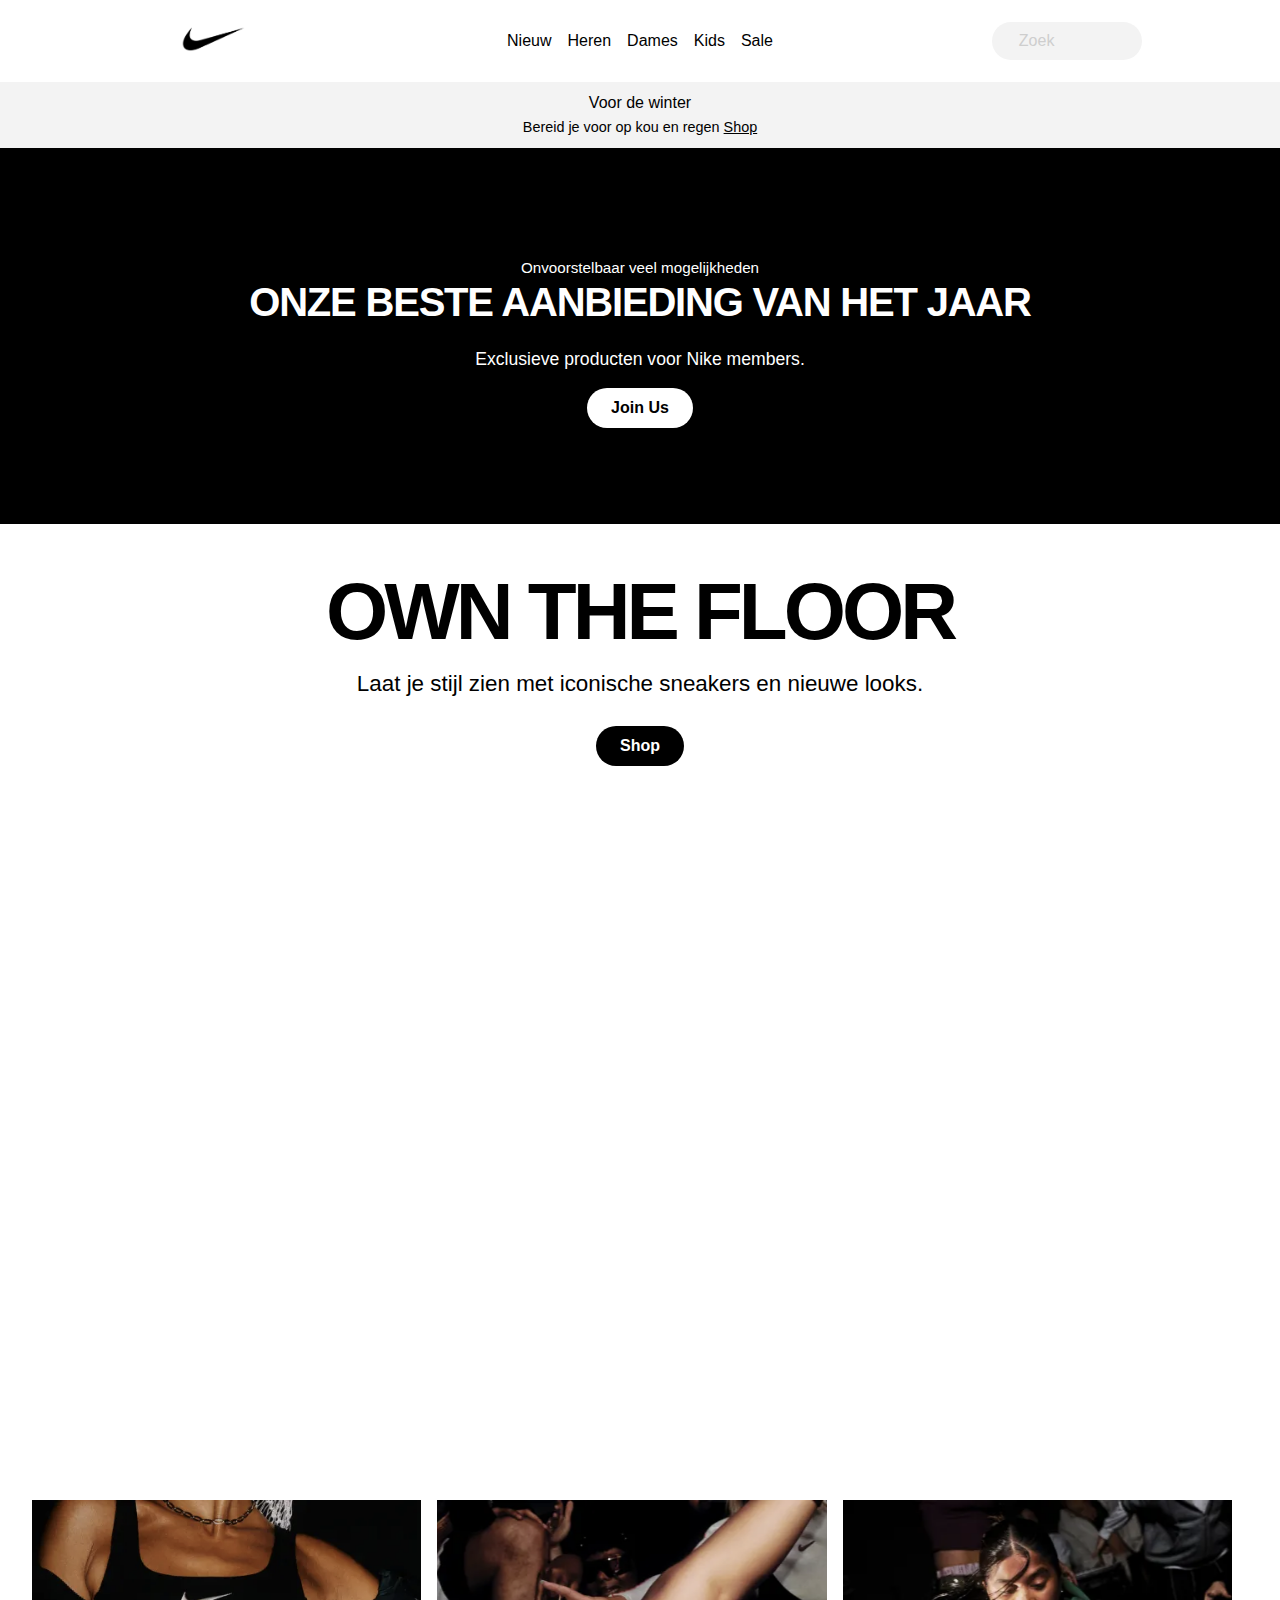
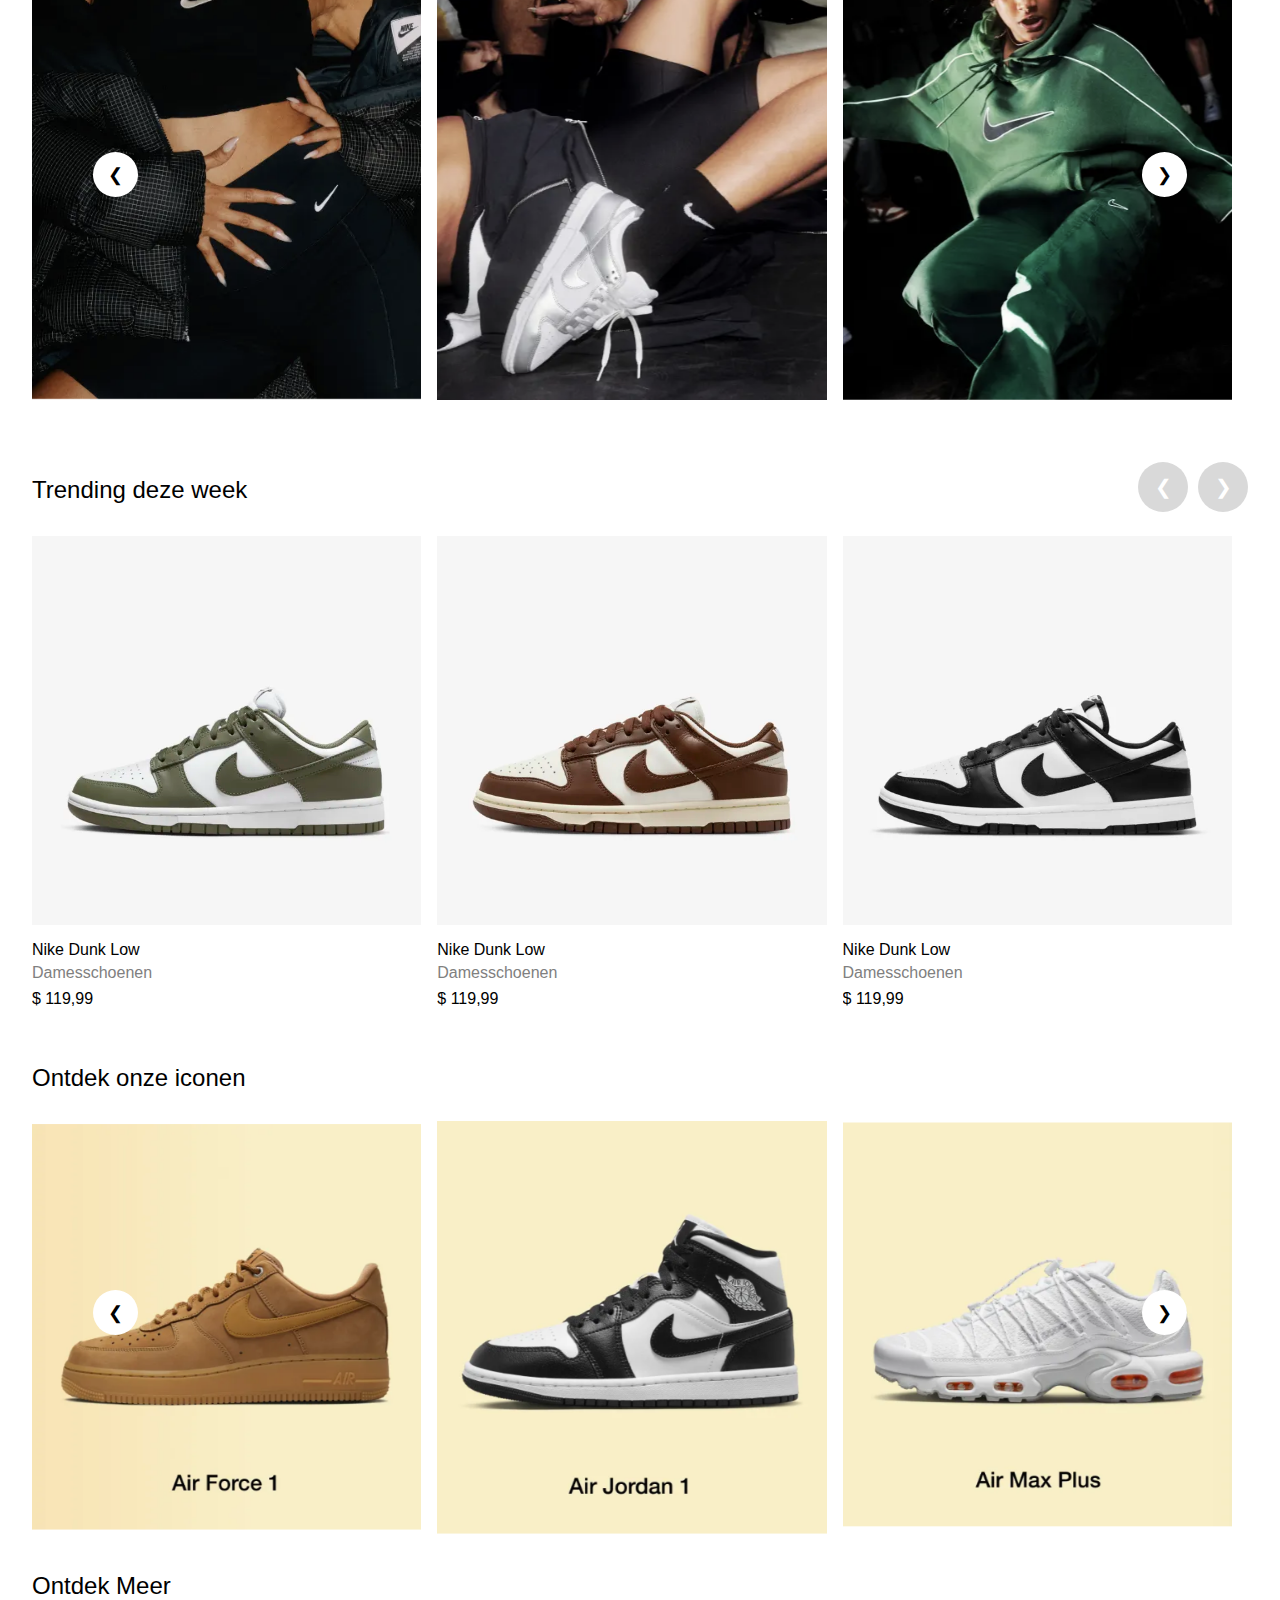
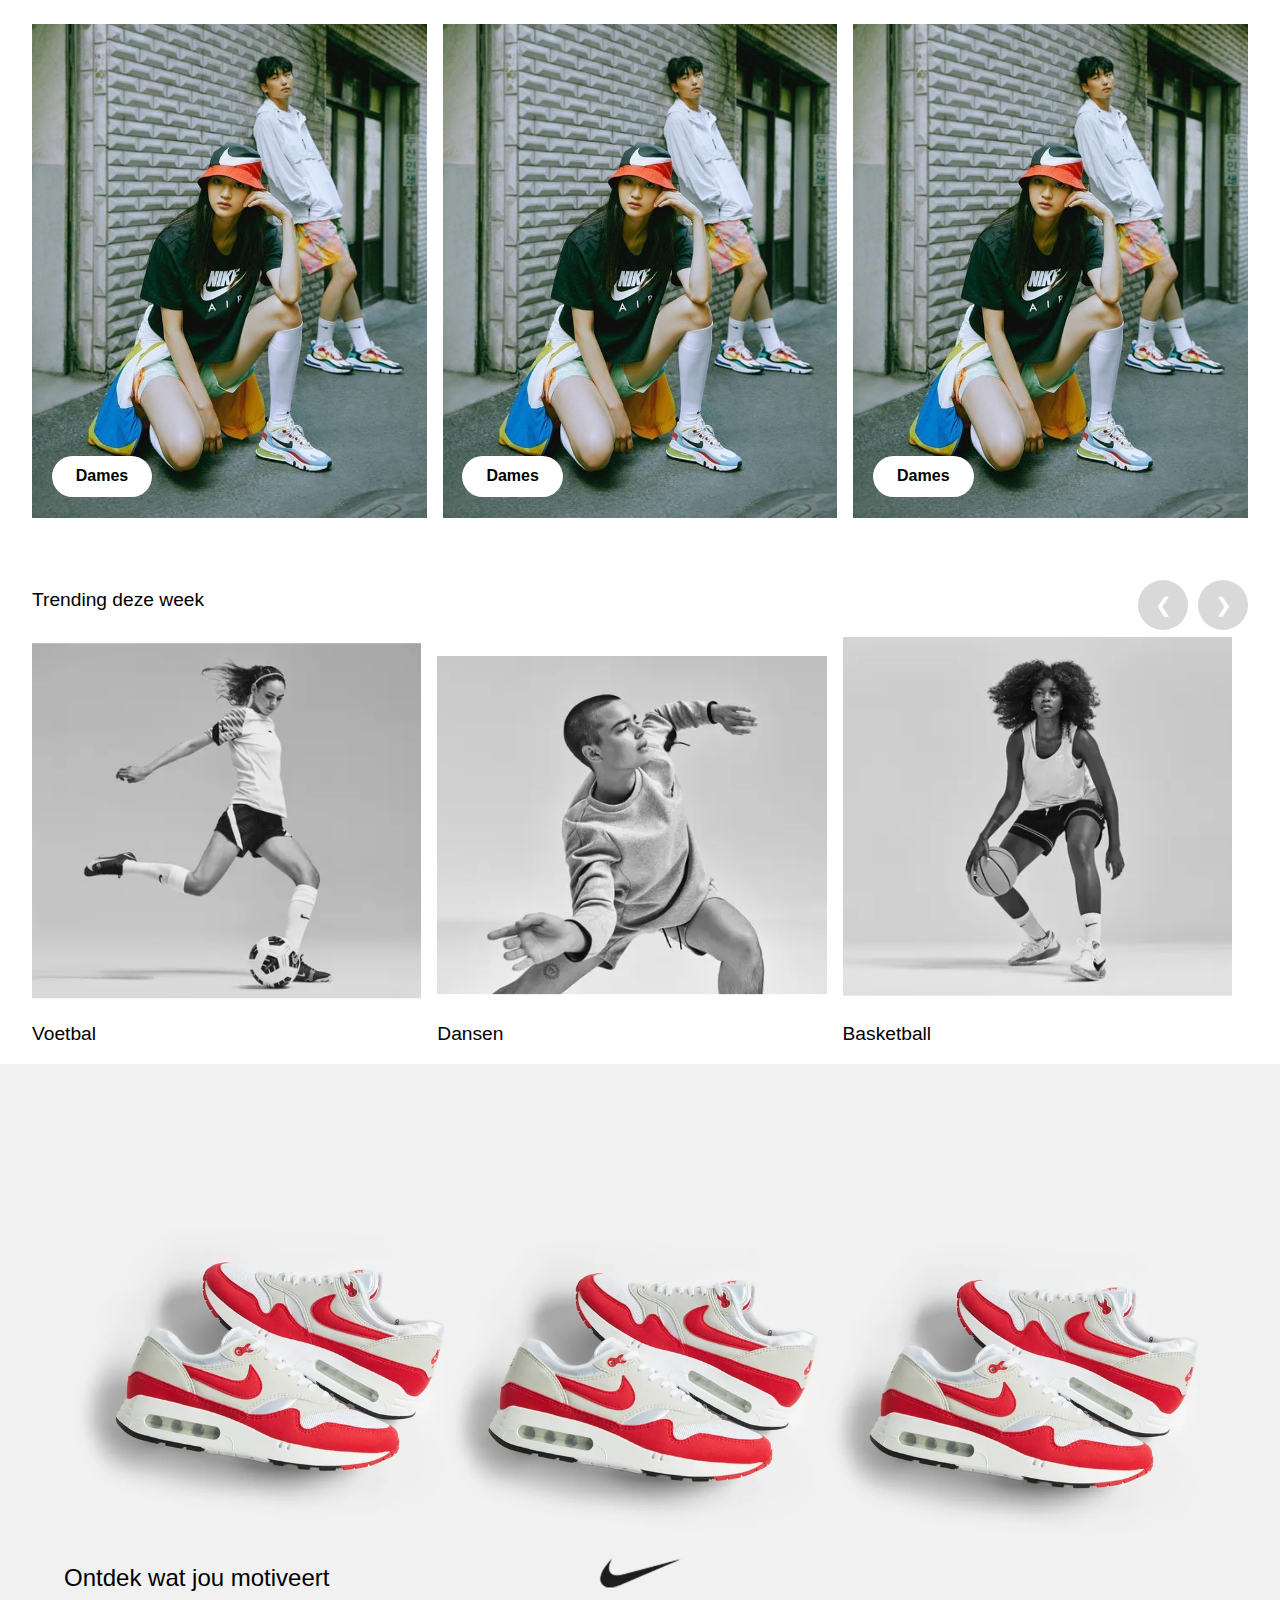
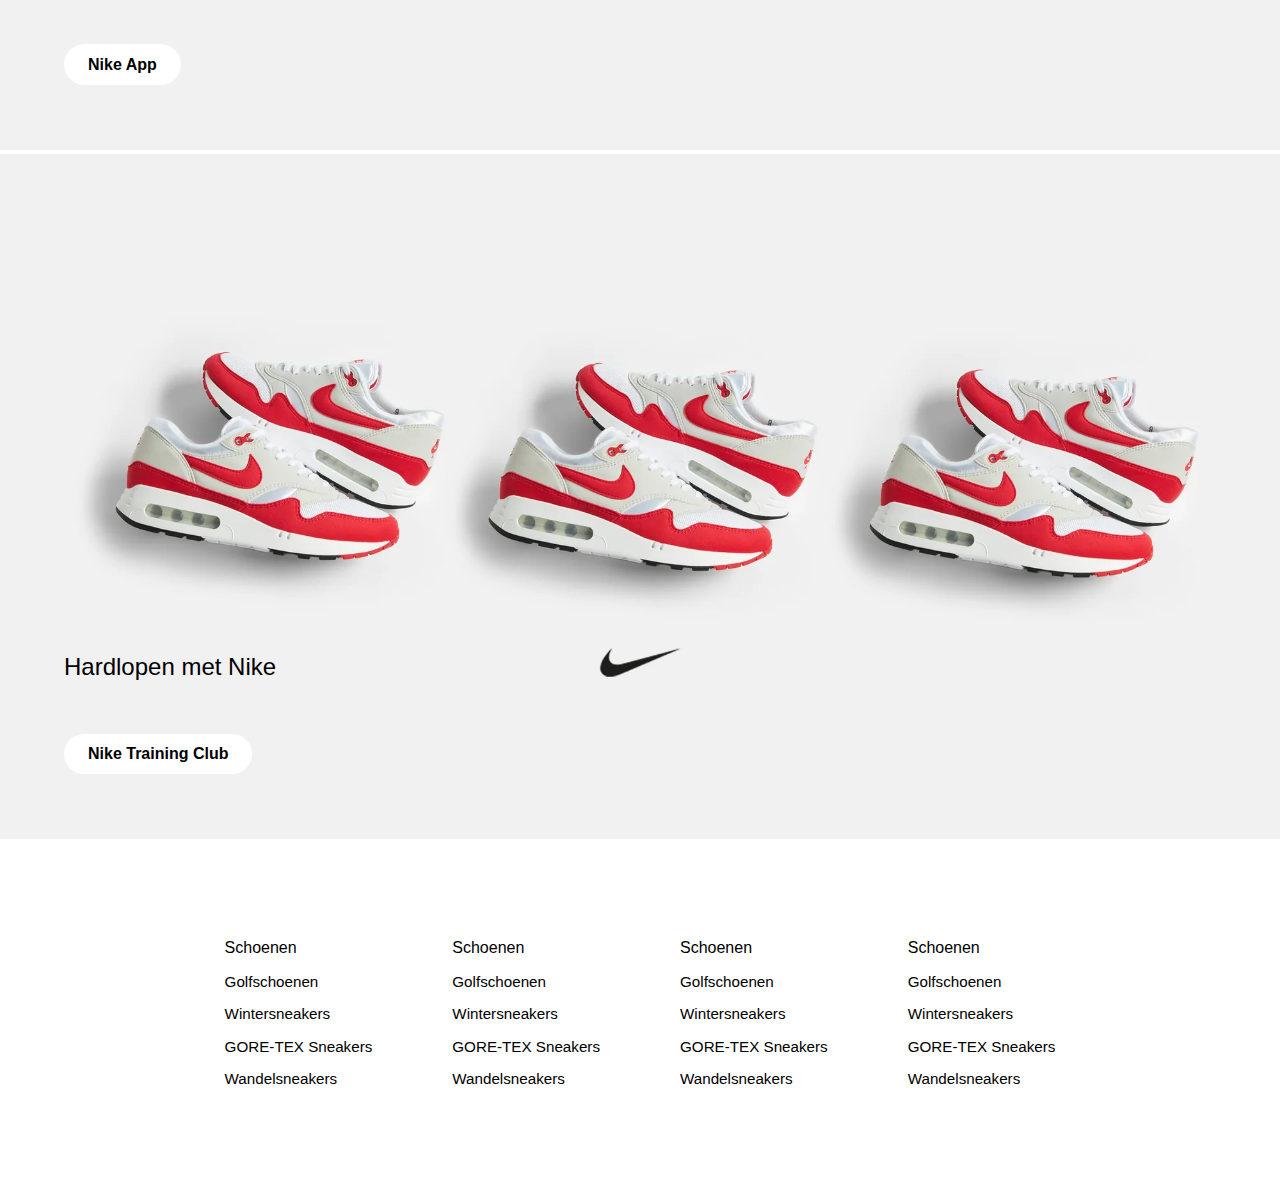
==== commit 147a8126: "Update index.html" ====
--- a/index.html
+++ b/index.html
@@ -13,73 +13,77 @@
 </head>
 
 <body>
- <nav>
-    <div class="left">
-        <img src="images/nike-logo.png" alt="">
-    </div>
-    <div class="center">
-        <p>Nieuw en uitgelicht</p>
-        <p>Heren</p>
-        <p>Dames</p>
-        <p>Kids</p>
-        <p>Sale</p>
-    </div>
-    <div class="right">
-        <input type="search" placeholder="Zoek">
-        <img src="images/menu1.png" alt="">
-    </div>	
- </nav>
-    <div class="alert">
-        <p>Voor de winter</p>
-        <p><span>Bereid je voor op kou en regen <a href="#">Shop</a></span></p>
-    </div>
-    <div class="hero">
-        <p class="hero-subtitle">
-        Onvoorstelbaar veel mogelijkheden
-        </p>
-        <p class="hero-title">
-        onze beste aanbieding van het jaar
-        </p>
-        <p class="hero-quote">
-        Exclusieve producten voor Nike members.
-        </p>
-
-        <button>
-            Join Us
-        </button>
-    </div>
-    <div class="hero2">
-        <p class="hero2-title">
-        own the floor
-        </p>
-        <p class="hero2-description">
-        Laat je stijl zien met iconische sneakers en nieuwe looks.
-        </p>
-
-        <button>
-        Shop
-        </button>
-    </div>
-    <div class="video">
-        <video autoplay muted loop>
-        <source src="videos/video-1.mp4" type="video/mp4">
-        </video>
-   </div>
-   <div class="carousel-container">
-   <div class="carousel-wrapper">
-        <div class="carousel-item"><img src="images/dance.png" alt="Slide 1"></div>
-        <div class="carousel-item"><img src="images/dance-2.png" alt="Slide 2"></div>
-        <div class="carousel-item"><img src="images/dance-3.png" alt="Slide 3"></div>
-        <div class="carousel-item"><img src="images/dance-4.png" alt="Slide 4"></div>
-        <div class="carousel-item"><img src="images/dance-5.png" alt="Slide 1"></div>
-        <div class="carousel-item"><img src="images/dance-6.png" alt="Slide 2"></div>
-    </div>
-
-    <div class="prev" onclick="prevSlide()">&#10094;</div>
-    <div class="next" onclick="nextSlide()">&#10095;</div>
-</div>
-
-<div class="carousel-container2">
+	<nav>
+		<div class="left">
+			<img src="images/nike-logo.png" alt="">
+		</div>
+		<div class="center">
+			<p>Nieuw</p>
+			<p>Heren</p>
+			<p>Dames</p>
+			<p>Kids</p>
+			<p>Sale</p>
+		</div>
+		<div class="right">
+			<input type="search" placeholder="Zoek">
+			<img src="images/menu1.png" alt="">
+		</div>	
+	</nav>
+		<div class="alert">
+			<p>Voor de winter</p>
+			<p>
+				<span>Bereid je voor op kou en regen 
+					<a href="#">Shop</a>
+				</span>
+			</p>
+		</div>
+		<div class="hero">
+			<p class="hero-subtitle">
+				Onvoorstelbaar veel mogelijkheden
+			</p>
+			<p class="hero-title">
+				onze beste aanbieding van het jaar
+			</p>
+			<p class="hero-quote">
+				Exclusieve producten voor Nike members.
+			</p>
+		
+				<button>
+					Join Us
+				</button>
+		</div>
+		<div class="hero2">
+			<p class="hero2-title">
+			own the floor
+			</p>
+			<p class="hero2-description">
+			Laat je stijl zien met iconische sneakers en nieuwe looks.
+			</p>
+	
+			<button>
+			Shop
+			</button>
+		</div>
+		<div class="video">
+			<video autoplay muted loop>
+			<source src="images/video-1.mov" type="video/mp4">
+			</video>
+	    </div>
+	    <div class="carousel-container">
+	    <div class="carousel-wrapper">
+		 	<div class="carousel-item"><img src="images/dance.png" alt="Slide 1"></div>
+			<div class="carousel-item"><img src="images/dance-2.png" alt="Slide 2"></div>
+			<div class="carousel-item"><img src="images/dance-3.png" alt="Slide 3"></div>
+			<div class="carousel-item"><img src="images/dance-4.png" alt="Slide 4"></div>
+			<div class="carousel-item"><img src="images/dance-5.png" alt="Slide 1"></div>
+			<div class="carousel-item"><img src="images/dance-6.png" alt="Slide 2"></div>
+		</div>
+	
+		<div class="prev" onclick="prevSlide()">&#10094;</div>
+		<div class="next" onclick="nextSlide()">&#10095;</div>
+	</div>
+
+	<div class="carousel-container2">
 		<p class="carousel-title-2">Trending deze week</p>
 		<div class="carousel-wrapper2">
 			<div class="carousel-item2">
@@ -218,7 +222,7 @@
 		<div class="next" onclick="nextSlide3()">&#10095;</div>
 	</div>
 	
-	div class="more">
+	<div class="more">
 		<p class="more-title">
 			Ontdek Meer
 		</p>
@@ -757,6 +761,4 @@
     init4();
 </script>
 	
-
-	
 </html>
--- a/styles/style.css
+++ b/styles/style.css
@@ -224,9 +224,618 @@
   margin-right: 0; 
 }
 
-
-
-
-
-
-
+.prev2 {
+  cursor: pointer;
+  position: absolute;
+  top: 10px;
+  right: 60px;
+  width: 50px; 
+  height: 50px; 
+  color: #ffffff;
+  font-weight: lighter;
+  font-size: 20px;
+  transition: 0.6s ease;
+  border-radius: 50%;
+  background-color: #d9d9d9;
+  display: flex;
+  justify-content: center;
+  align-items: center;
+}
+
+.next2 {
+  cursor: pointer;
+  position: absolute;
+  top: 10px;
+  right: 0;
+  width: 50px; 
+  height: 50px; 
+  color: #ffffff;
+  font-weight: lighter;
+  font-size: 20px;
+  transition: 0.6s ease;
+  border-radius: 50%;
+  background-color: #d9d9d9;
+  display: flex;
+  justify-content: center;
+  align-items: center;
+}
+
+.carousel-container2 {
+  width: calc(100% - 4rem); 
+  overflow: hidden;
+  position: relative;
+  margin-left: 2rem; 
+  margin-right: 2rem; 
+  margin-top: 3rem;
+}
+.carousel-container2 .carousel-title-2 {
+  font-size: 1.5rem;
+}
+.carousel-container2 .description .title {
+  font-size: 1rem;
+  font-weight: 500;
+}
+.carousel-container2 .description .subtitle {
+  margin-top: -0.7rem;
+  color: gray;
+  font-weight: 400;
+}
+.carousel-container2 .description .price {
+  margin-top: -0.5rem;
+  font-weight: 500;
+}
+
+.carousel-wrapper2 {
+  display: flex;
+  transition: transform 0.5s ease-in-out;
+  margin-top: 2rem;
+}
+
+.carousel-item2 {
+  flex: 0 0 calc(33.33% - 1rem); 
+  box-sizing: border-box;
+  overflow: hidden;
+  margin-right: 1rem; 
+}
+
+.carousel-item2 img {
+  width: 100%;
+  height: auto;
+  display: block;
+}
+
+.carousel-item2:last-child {
+  margin-right: 0;
+}
+
+.prev3 {
+  cursor: pointer;
+  position: absolute;
+  top: 50%;
+  left: 5%;
+  width: 45px; 
+  height: 45px; 
+  color: black;
+  font-weight: lighter;
+  font-size: 18px;
+  transition: 0.6s ease;
+  border-radius: 50%;
+  background-color: white;
+  display: flex;
+  justify-content: center;
+  align-items: center;
+}
+
+.next3 {
+  cursor: pointer;
+  position: absolute;
+  top: 50%;
+  right: 5%;
+  width: 45px; 
+  height: 45px; 
+  color: black;
+  font-weight: lighter;
+  font-size: 18px;
+  transition: 0.6s ease;
+  border-radius: 50%;
+  background-color: white;
+  display: flex;
+  justify-content: center;
+  align-items: center;
+}
+
+.carousel-container3 {
+  width: calc(100% - 4rem); 
+  overflow: hidden;
+  position: relative;
+  margin-top: 1rem;
+  margin-left: 2rem; 
+  margin-right: 2rem; 
+}
+.carousel-container3 p {
+  font-size: 1.5rem;
+}
+
+.carousel-wrapper3 {
+  display: flex;
+  transition: transform 0.5s ease-in-out;
+}
+
+.carousel-item3 {
+  flex: 0 0 calc(25% - 1rem); 
+  box-sizing: border-box;
+  overflow: hidden;
+  margin-right: 1rem; 
+}
+
+.carousel-item3 img {
+  width: 100%;
+  height: 420px;
+  object-fit: cover;
+}
+
+.carousel-item3:last-child {
+  margin-right: 0; 
+}
+
+.prev4 {
+  cursor: pointer;
+  position: absolute;
+  top: 10px;
+  right: 60px;
+  width: 50px; 
+  height: 50px; 
+  color: #ffffff;
+  font-weight: lighter;
+  font-size: 20px;
+  transition: 0.6s ease;
+  border-radius: 50%;
+  background-color: #d9d9d9;
+  display: flex;
+  justify-content: center;
+  align-items: center;
+}
+
+.next4 {
+  cursor: pointer;
+  position: absolute;
+  top: 10px;
+  right: 0;
+  width: 50px; 
+  height: 50px; 
+  color: #ffffff;
+  font-weight: lighter;
+  font-size: 20px;
+  transition: 0.6s ease;
+  border-radius: 50%;
+  background-color: #d9d9d9;
+  display: flex;
+  justify-content: center;
+  align-items: center;
+}
+
+.carousel-container4 {
+  width: calc(100% - 4rem); 
+  overflow: hidden;
+  position: relative;
+  margin-left: 2rem; 
+  margin-right: 2rem; 
+  margin-top: 3rem;
+}
+.carousel-container4 p {
+  font-size: 1.2rem;
+}
+
+.carousel-wrapper4 {
+  display: flex;
+  transition: transform 0.5s ease-in-out;
+}
+
+.carousel-item4 {
+  flex: 0 0 calc(33.33% - 1rem); 
+  box-sizing: border-box;
+  overflow: hidden;
+  margin-right: 1rem; 
+}
+
+.carousel-item4 img {
+  width: 100%;
+  height: 370px; 
+  object-fit: cover;
+}
+
+.carousel-item4:last-child {
+  margin-right: 0; 
+}
+
+app {
+  margin: 2rem 2rem;
+  display: flex;
+  gap: 1rem;
+}
+.app .start {
+  position: relative;
+}
+.app .start img {
+  width: 100%;
+}
+.app .start p {
+  position: absolute;
+  bottom: 20%;
+  left: 5%;
+  color: black;
+  font-size: 1.5rem;
+}
+.app .start button {
+  cursor: pointer;
+  position: absolute;
+  bottom: 10%;
+  left: 5%;
+  background-color: white;
+  color: black;
+  border-radius: 2rem;
+  padding: 0.7rem 1.5rem;
+  border: none;
+  font-weight: 600;
+  font-size: 1rem;
+}
+.app .end {
+  position: relative;
+}
+.app .end img {
+  width: 100%;
+}
+.app .end p {
+  position: absolute;
+  bottom: 20%;
+  left: 5%;
+  color: black;
+  font-size: 1.5rem;
+}
+.app .end button {
+  cursor: pointer;
+  position: absolute;
+  bottom: 10%;
+  left: 5%;
+  background-color: white;
+  color: black;
+  border-radius: 2rem;
+  padding: 0.7rem 1.5rem;
+  border: none;
+  font-weight: 600;
+  font-size: 1rem;
+}
+
+.more {
+  margin: 2rem 2rem;
+}
+.more .more-title {
+  font-size: 1.5rem;
+}
+.more .carts {
+  display: flex;
+  gap: 1rem;
+}
+.more .carts .cart {
+  position: relative;
+}
+.more .carts .cart img {
+  width: 100%;
+}
+.more .carts .cart .buttons button {
+  cursor: pointer;
+  position: absolute;
+  bottom: 5%;
+  left: 5%;
+  background-color: white;
+  color: black;
+  border-radius: 2rem;
+  padding: 0.7rem 1.5rem;
+  border: none;
+  font-weight: 600;
+  font-size: 1rem;
+}
+
+footer {
+  margin: 5rem 2rem;
+  display: flex;
+  place-content: center;
+  gap: 5rem;
+}
+footer .row .row-title {
+  font-size: 1rem;
+  font-weight: 500;
+}
+footer .row .row-menu p {
+  font-size: 0.95rem;
+}
+
+@media (max-width: 1450px) {
+  .carousel-item,
+  .carousel-item2,
+  .carousel-item3,
+  .carousel-item4 {
+    flex: 0 0 calc(33.33% - 1rem);
+  }
+}
+@media (max-width: 1200px) {
+  .carousel-item,
+  .carousel-item2,
+  .carousel-item3,
+  .carousel-item4 {
+    flex: 0 0 calc(50% - 1rem);
+  }
+}
+@media (max-width: 1080px) {
+  nav {
+    display: grid;
+    grid-template-columns: 1fr 1fr 1fr;
+    place-items: center;
+    padding: 1rem 0rem;
+  }
+  nav .left img {
+    width: 65px;
+  }
+  nav .center {
+    display: flex;
+    gap: 1rem;
+  }
+  nav .center p {
+    display: none;
+    cursor: pointer;
+    color: black;
+    font-weight: 500;
+  }
+  nav .right img {
+    width: 30px;
+    display: block;
+  }
+  nav .right input {
+    display: none;
+    background-color: #f3f3f3;
+    border: none;
+    border-radius: 3rem;
+    padding: 0.7rem;
+    width: 150px;
+  }
+  nav .right ::placeholder {
+    color: #cecece;
+    font-weight: 500;
+    font-size: 1rem;
+    padding: 0rem 1rem;
+  }
+}
+@media (max-width: 960px) {
+  footer {
+    margin: 5rem 2rem;
+    display: grid;
+    grid-template-columns: 1fr 1fr;
+    grid-template-rows: 1fr 1fr;
+    place-content: center;
+    gap: 5rem;
+  }
+  footer .row .row-title {
+    font-size: 1rem;
+    font-weight: 500;
+  }
+  footer .row .row-menu p {
+    font-size: 0.95rem;
+  }
+  .more {
+    margin: 2rem 2rem;
+  }
+  .more .more-title {
+    font-size: 1.5rem;
+  }
+  .more .carts {
+    display: flex;
+    flex-direction: column;
+    gap: 1rem;
+  }
+  .more .carts .cart {
+    position: relative;
+  }
+  .more .carts .cart img {
+    width: 100%;
+  }
+  .more .carts .cart .buttons button {
+    cursor: pointer;
+    position: absolute;
+    bottom: 5%;
+    left: 5%;
+    background-color: white;
+    color: black;
+    border-radius: 2rem;
+    padding: 0.7rem 1.5rem;
+    border: none;
+    font-weight: 600;
+    font-size: 1rem;
+  }
+  .app {
+    margin: 2rem 1rem;
+    display: flex;
+    flex-direction: column;
+    gap: 1rem;
+  }
+  .app .start {
+    position: relative;
+  }
+  .app .start img {
+    width: 100%;
+  }
+  .app .start p {
+    position: absolute;
+    bottom: 20%;
+    left: 5%;
+    color: black;
+    font-size: 1.5rem;
+  }
+  .app .start button {
+    cursor: pointer;
+    position: absolute;
+    bottom: 10%;
+    left: 5%;
+    background-color: white;
+    color: black;
+    border-radius: 2rem;
+    padding: 0.7rem 1.5rem;
+    border: none;
+    font-weight: 600;
+    font-size: 1rem;
+  }
+  .app .end {
+    position: relative;
+  }
+  .app .end img {
+    width: 100%;
+  }
+  .app .end p {
+    position: absolute;
+    bottom: 20%;
+    left: 5%;
+    color: black;
+    font-size: 1.5rem;
+  }
+  .app .end button {
+    cursor: pointer;
+    position: absolute;
+    bottom: 10%;
+    left: 5%;
+    background-color: white;
+    color: black;
+    border-radius: 2rem;
+    padding: 0.7rem 1.5rem;
+    border: none;
+    font-weight: 600;
+    font-size: 1rem;
+  }
+  .carousel-item,
+  .carousel-item2,
+  .carousel-item3,
+  .carousel-item4 {
+    flex: 0 0 calc(100% - 1rem);
+  }
+}
+@media (max-width: 670px) {
+  .prev,
+  .prev2,
+  .prev3,
+  .prev4,
+  .next,
+  .next2,
+  .next3,
+  .next4 {
+    display: none;
+  }
+  .hero2 {
+    line-height: 1em;
+    text-align: center;
+    padding: 0rem 1rem;
+  }
+  .hero2 .hero2-title {
+    font-weight: 900;
+    font-size: 3rem;
+    letter-spacing: -0.05em;
+    text-transform: uppercase;
+  }
+  .hero2 .hero2-description {
+    margin-top: -1.5rem;
+    font-weight: 400;
+    font-size: 1.4rem;
+  }
+  .hero2 button {
+    background-color: black;
+    color: white;
+    border-radius: 2rem;
+    padding: 0.7rem 1.5rem;
+    border: none;
+    font-weight: 600;
+    font-size: 1rem;
+    margin-top: 0.7rem;
+  }
+  .hero {
+    padding: 6rem 1rem;
+    text-align: center;
+    background-color: black;
+  }
+  .hero .hero-subtitle {
+    color: white;
+    font-weight: 500;
+    font-size: 0.95rem;
+  }
+  .hero .hero-title {
+    color: white;
+    font-size: 2rem;
+    text-transform: uppercase;
+    margin-top: -0.7rem;
+    font-weight: 700;
+    letter-spacing: -0.03em;
+  }
+  .hero .hero-quote {
+    margin-top: -1rem;
+    font-size: 1.1rem;
+    color: white;
+    font-weight: 500;
+  }
+  .hero button {
+    background-color: white;
+    color: black;
+    border-radius: 2rem;
+    padding: 0.7rem 1.5rem;
+    border: none;
+    font-weight: 600;
+    font-size: 1rem;
+  }
+}
+@media (max-width: 430px) {
+  footer {
+    margin: 5rem 2rem;
+    display: grid;
+    grid-template-columns: 1fr;
+    grid-template-rows: 1fr;
+    place-content: center;
+    gap: 1rem;
+  }
+  footer .row .row-title {
+    font-size: 1rem;
+    font-weight: 500;
+  }
+  footer .row .row-menu p {
+    font-size: 0.95rem;
+  }
+}
+@media (max-width: 390px) {
+  .hero2 {
+    line-height: 1.5em;
+    text-align: center;
+    padding: 0rem 1rem;
+  }
+  .hero2 .hero2-title {
+    line-height: 1em;
+    font-weight: 900;
+    font-size: 3rem;
+    letter-spacing: -0.05em;
+    text-transform: uppercase;
+  }
+  .hero2 .hero2-description {
+    margin-top: -1.5rem;
+    font-weight: 400;
+    font-size: 1.4rem;
+  }
+  .hero2 button {
+    background-color: black;
+    color: white;
+    border-radius: 2rem;
+    padding: 0.7rem 1.5rem;
+    border: none;
+    font-weight: 600;
+    font-size: 1rem;
+    margin-top: 0.7rem;
+  }
+}
+
+
+
+
+
+
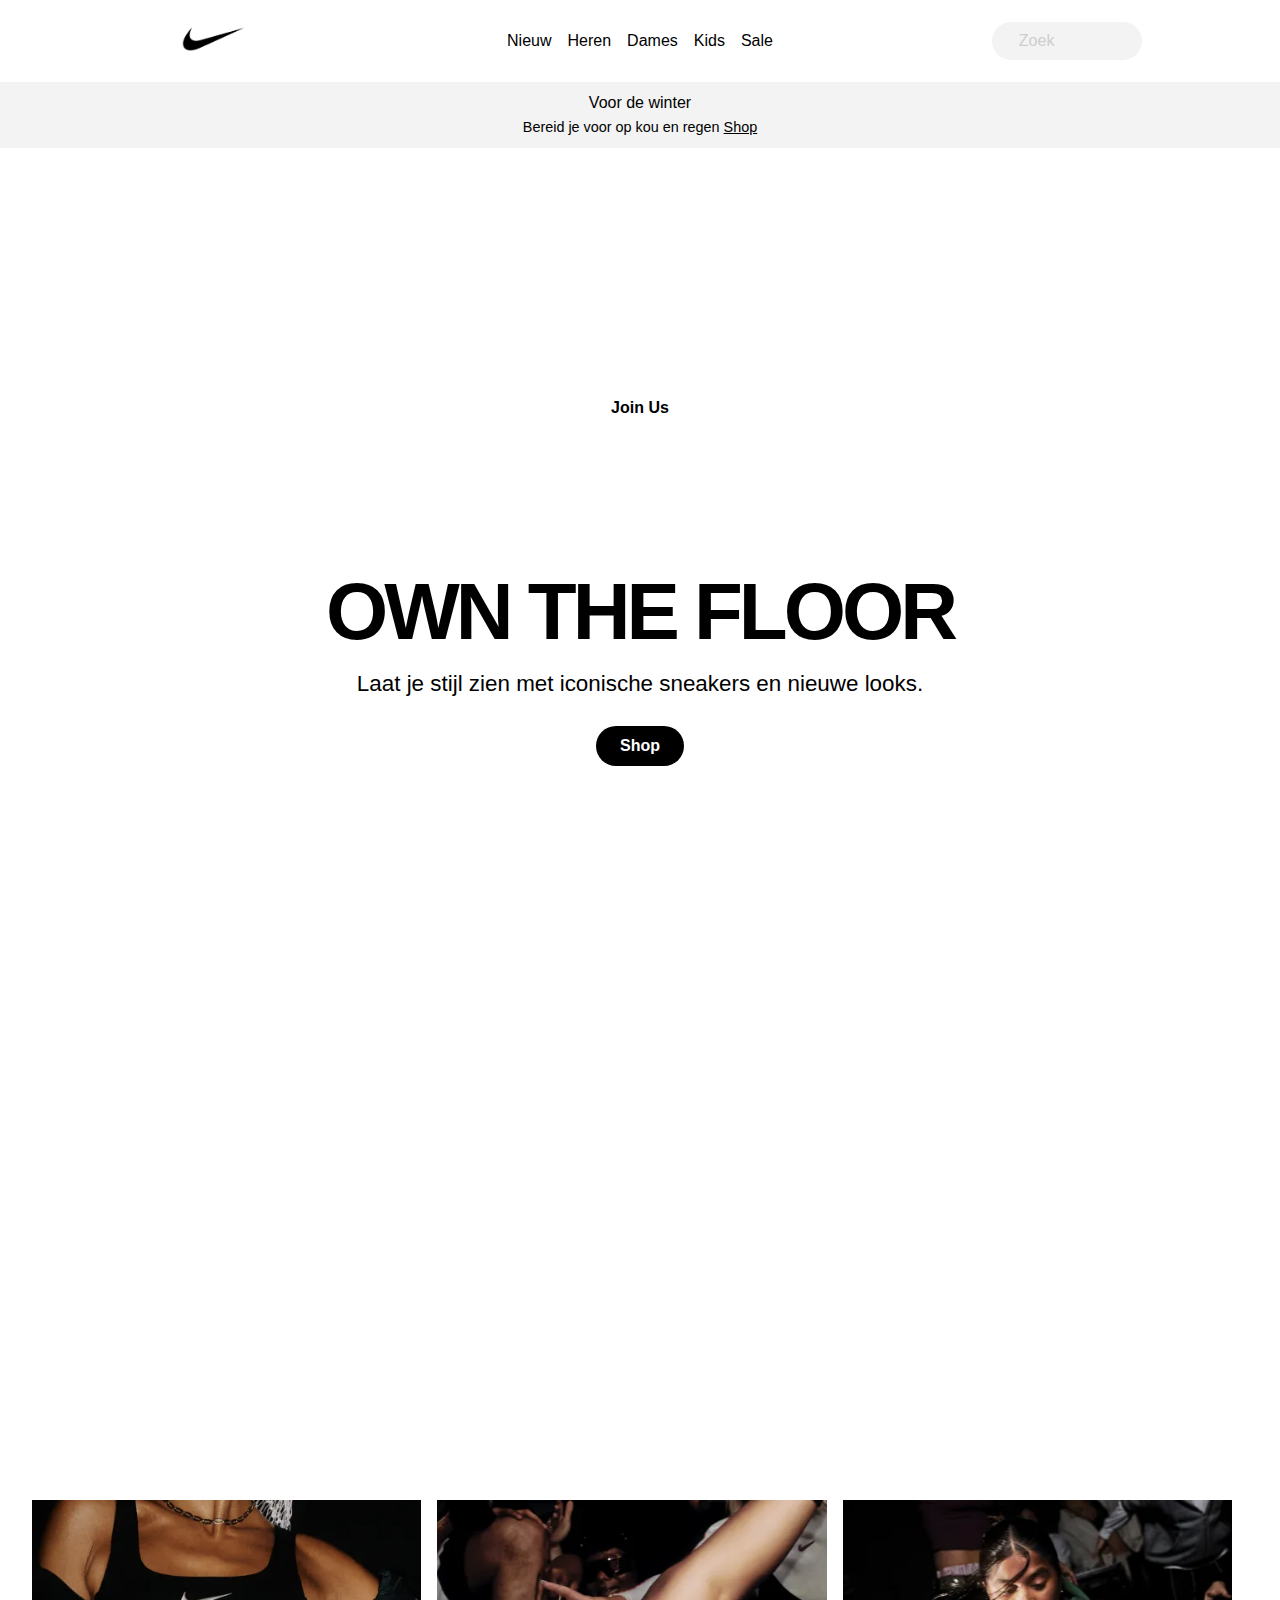
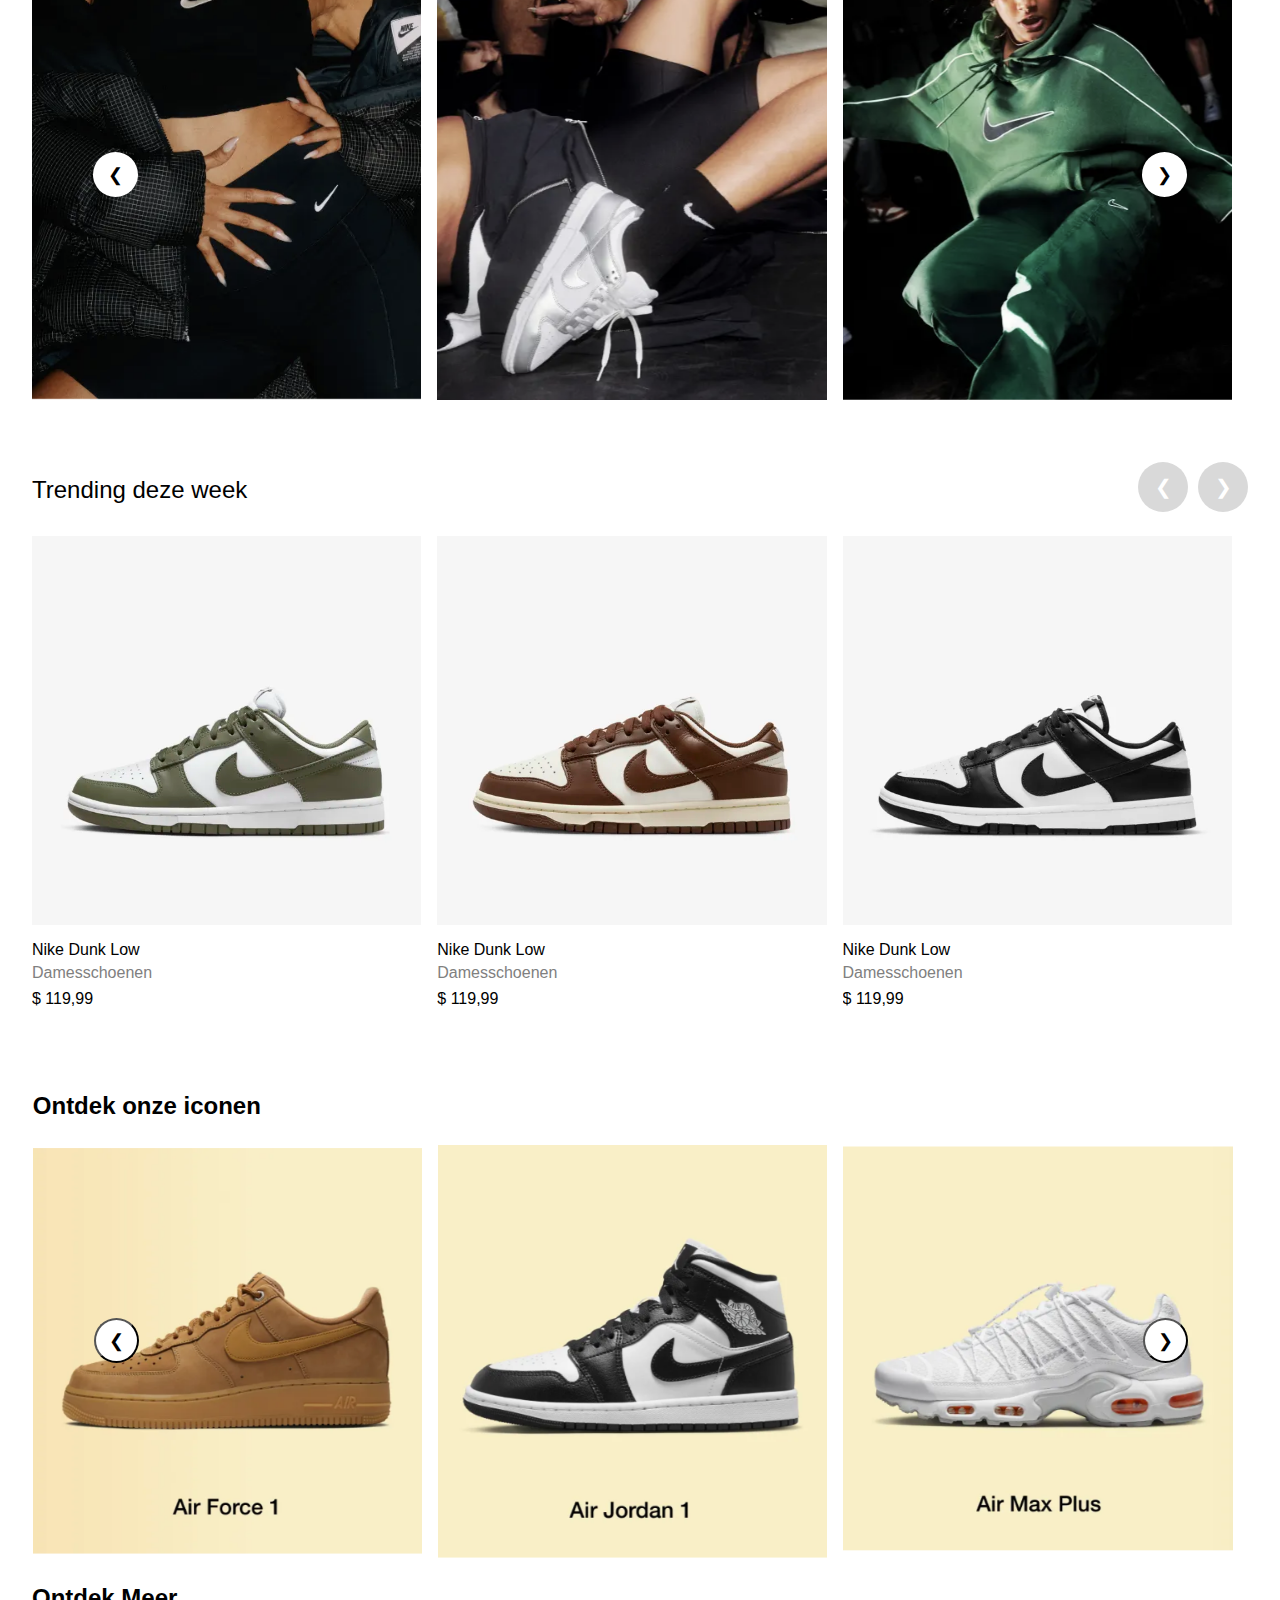
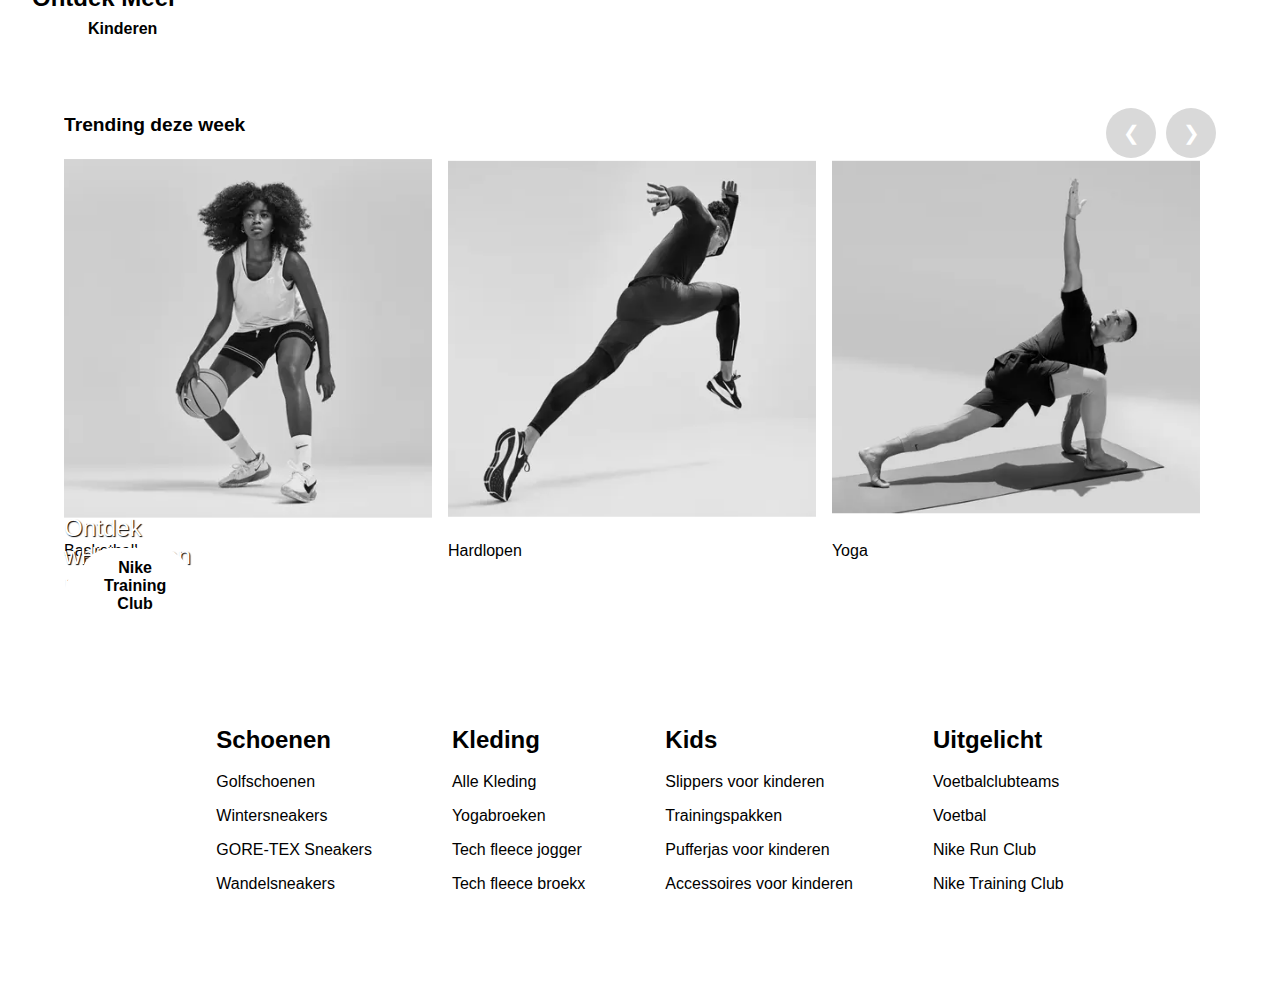
==== commit 7839bf4c: "Update index.html" ====
--- a/index.html
+++ b/index.html
@@ -1,764 +1,386 @@
 <!DOCTYPE html>
 <html lang="nl">
-	
+  
 <head>
-	<meta charset="UTF-8">
-	<meta name="author" content="jouw naam">
-	<meta name="viewport" content="width=device-width, initial-scale=1">
-	
-	<title>Nike</title>
-	
-	<link href="styles/style.css" rel="stylesheet">
-	<link rel="icon" type="image/svg+xml" href="images/favicon.svg">
+  <meta charset="UTF-8">
+  <meta name="author" content="jouw naam">
+  <meta name="viewport" content="width=device-width, initial-scale=1">
+  <title>Nike</title>
+  <link href="styles/style.css" rel="stylesheet">
+  <link rel="icon" type="image/svg+xml" href="images/favicon.svg">
+  <script src="script.js"></script>
 </head>
 
 <body>
-	<nav>
-		<div class="left">
-			<img src="images/nike-logo.png" alt="">
+  <header>
+    <nav>
+      <div class="left">
+        <img src="images/nike-logo.png" alt="">
+      </div>
+      <div class="center">
+        <p>Nieuw</p>
+        <p>Heren</p>
+        <p>Dames</p>
+        <p>Kids</p>
+        <p>Sale</p>
+      </div>
+      <div class="right">
+        <input type="search" placeholder="Zoek">
+        <img src="images/menu1.png" alt="">
+      </div> 
+    </nav>
+  </header>
+
+  <section class="alert">
+    <p>Voor de winter</p>
+    <p>
+      <span>Bereid je voor op kou en regen 
+        <a href="#">Shop</a>
+      </span>
+    </p>
+  </section>
+
+  <section class="hero">
+    <p class="hero-subtitle">
+      Onvoorstelbaar veel mogelijkheden
+    </p>
+    <p class="hero-title">
+      onze beste aanbieding van het jaar
+    </p>
+    <p class="hero-quote">
+      Exclusieve producten voor Nike members.
+    </p>
+	<a href="join.html">
+    <button>
+      Join Us
+    </button>
+    </a>
+  </section>
+
+  <section class="hero2">
+    <p class="hero2-title">
+      own the floor
+    </p>
+    <p class="hero2-description">
+      Laat je stijl zien met iconische sneakers en nieuwe looks.
+    </p>
+    <button>
+      Shop
+    </button>
+  </section>
+
+  <section class="video">
+    <video autoplay muted loop>
+      <source src="images/video-1.mov" type="video/mp4">
+    </video>
+  </section>
+
+  <section class="carousel-container">
+    <div class="carousel-wrapper">
+      <div class="carousel-item"><img src="images/dance.png" alt="Slide 1"></div>
+      <div class="carousel-item"><img src="images/dance-2.png" alt="Slide 2"></div>
+      <div class="carousel-item"><img src="images/dance-3.png" alt="Slide 3"></div>
+      <div class="carousel-item"><img src="images/dance-4.png" alt="Slide 4"></div>
+      <div class="carousel-item"><img src="images/dance-5.png" alt="Slide 1"></div>
+      <div class="carousel-item"><img src="images/dance-6.png" alt="Slide 2"></div>
+    </div>
+    <div class="prev" onclick="prevSlide()">&#10094;</div>
+    <div class="next" onclick="nextSlide()">&#10095;</div>
+  </section>
+
+  <section class="carousel-container2">
+    <p class="carousel-title-2">Trending deze week</p>
+    <div class="carousel-wrapper2">
+      <article class="carousel-item2">
+        <img src="images/schoen-1.webp" alt="Slide 1">
+        <div class="description">
+          <p class="title">
+            Nike Dunk Low
+          </p>
+          <p class="subtitle">
+            Damesschoenen
+          </p>
+          <p class="price">
+            $ 119,99
+          </p>
+        </div>
+      </article>
+      
+	  <article class="carousel-item2">
+        <img src="images/schoen-2.webp" alt="Slide 1">
+        <div class="description">
+          <p class="title">
+            Nike Dunk Low
+          </p>
+          <p class="subtitle">
+            Damesschoenen
+          </p>
+          <p class="price">
+            $ 119,99
+          </p>
+        </div>
+      </article>
+
+	  <article class="carousel-item2">
+        <img src="images/schoen-3.webp" alt="Slide 1">
+        <div class="description">
+          <p class="title">
+            Nike Dunk Low
+          </p>
+          <p class="subtitle">
+            Damesschoenen
+          </p>
+          <p class="price">
+            $ 119,99
+          </p>
+        </div>
+      </article>
+
+	  <article class="carousel-item2">
+        <img src="images/schoen-4.webp" alt="Slide 1">
+        <div class="description">
+          <p class="title">
+            Nike Dunk Low
+          </p>
+          <p class="subtitle">
+            Damesschoenen
+          </p>
+          <p class="price">
+            $ 119,99
+          </p>
+        </div>
+      </article>
+
+	  <article class="carousel-item2">
+        <img src="images/schoen-5.webp" alt="Slide 1">
+        <div class="description">
+          <p class="title">
+            Nike Dunk Low
+          </p>
+          <p class="subtitle">
+            Damesschoenen
+          </p>
+          <p class="price">
+            $ 119,99
+          </p>
+        </div>
+      </article>
+
+	  <article class="carousel-item2">
+        <img src="images/schoen-6.webp" alt="Slide 1">
+        <div class="description">
+          <p class="title">
+            Nike Dunk Low
+          </p>
+          <p class="subtitle">
+            Damesschoenen
+          </p>
+          <p class="price">
+            $ 119,99
+          </p>
+        </div>
+      </article>
+
+	  <article class="carousel-item2">
+        <img src="images/schoen-7.webp" alt="Slide 1">
+        <div class="description">
+          <p class="title">
+            Nike Dunk Low
+          </p>
+          <p class="subtitle">
+            Damesschoenen
+          </p>
+          <p class="price">
+            $ 119,99
+          </p>
+        </div>
+      </article>
+
+	  <article class="carousel-item2">
+        <img src="images/schoen-8.webp" alt="Slide 1">
+        <div class="description">
+          <p class="title">
+            Nike Dunk Low
+          </p>
+          <p class="subtitle">
+            Damesschoenen
+          </p>
+          <p class="price">
+            $ 119,99
+          </p>
+        </div>
+      </article>
+
+    </div>
+    <div class="prev2" onclick="prevSlide2()">&#10094;</div>
+    <div class="next2" onclick="nextSlide2()">&#10095;</div>
+
+	<section class="carousel-container3">
+		<h2>Ontdek onze iconen</h2>
+		<div class="carousel-wrapper3">
+		  <article class="carousel-item3"><img src="images/schoen-icoon-1.png" alt="Slide 1"></article>
+		  <article class="carousel-item3"><img src="images/schoen-icoon-2.png" alt="Slide 2"></article>
+		  <article class="carousel-item3"><img src="images/schoen-icoon-3.png" alt="Slide 3"></article>
+		  <article class="carousel-item3"><img src="images/schoen-icoon-4.png" alt="Slide 4"></article>
+		  <article class="carousel-item3"><img src="images/schoen-icoon-5.png" alt="Slide 1"></article>
+		  <article class="carousel-item3"><img src="images/schoen-icoon-6.png" alt="Slide 2"></article>
+		  <article class="carousel-item3"><img src="images/schoen-icoon-7.png" alt="Slide 3"></article>
 		</div>
-		<div class="center">
-			<p>Nieuw</p>
-			<p>Heren</p>
-			<p>Dames</p>
-			<p>Kids</p>
-			<p>Sale</p>
+		<button class="prev3" onclick="prevSlide3()">&#10094;</button>
+		<button class="next3" onclick="nextSlide3()">&#10095;</button>
+	</section>
+
+	<section class="more">
+		<h2 class="more-title">
+		  Ontdek Meer
+		</h2>
+		<div class="carts">
+		  <article class="cart">
+			<img src="images/BE88B5DB-81F3-4125-AA6A-4169DF0EE52C.JPEG" alt="">
+			<div class="buttons">
+			  <button>
+				Dames
+			  </button>
+			</div>
+		  </article>
+		  <article class="cart">
+			<img src="images/67AC2290-3F5E-450C-B205-1F741BC7A1AA.JPEG" alt="">
+			<div class="buttons">
+			  <button>
+				Heren
+			  </button>
+			</div>
+		  </article>
+		  <article class="cart">
+			<img src="images/655CFAA9-9AD7-4313-9DC5-7E24CF16D6ED.JPEG" alt="">
+			<div class="buttons">
+			  <button>
+				Kinderen
+			  </button>
+			</div>
+		  </article>
 		</div>
-		<div class="right">
-			<input type="search" placeholder="Zoek">
-			<img src="images/menu1.png" alt="">
-		</div>	
-	</nav>
-		<div class="alert">
-			<p>Voor de winter</p>
-			<p>
-				<span>Bereid je voor op kou en regen 
-					<a href="#">Shop</a>
-				</span>
-			</p>
-		</div>
-		<div class="hero">
-			<p class="hero-subtitle">
-				Onvoorstelbaar veel mogelijkheden
-			</p>
-			<p class="hero-title">
-				onze beste aanbieding van het jaar
-			</p>
-			<p class="hero-quote">
-				Exclusieve producten voor Nike members.
-			</p>
-		
-				<button>
-					Join Us
-				</button>
-		</div>
-		<div class="hero2">
-			<p class="hero2-title">
-			own the floor
-			</p>
-			<p class="hero2-description">
-			Laat je stijl zien met iconische sneakers en nieuwe looks.
-			</p>
-	
-			<button>
-			Shop
-			</button>
-		</div>
-		<div class="video">
-			<video autoplay muted loop>
-			<source src="images/video-1.mov" type="video/mp4">
-			</video>
-	    </div>
-	    <div class="carousel-container">
-	    <div class="carousel-wrapper">
-		 	<div class="carousel-item"><img src="images/dance.png" alt="Slide 1"></div>
-			<div class="carousel-item"><img src="images/dance-2.png" alt="Slide 2"></div>
-			<div class="carousel-item"><img src="images/dance-3.png" alt="Slide 3"></div>
-			<div class="carousel-item"><img src="images/dance-4.png" alt="Slide 4"></div>
-			<div class="carousel-item"><img src="images/dance-5.png" alt="Slide 1"></div>
-			<div class="carousel-item"><img src="images/dance-6.png" alt="Slide 2"></div>
-		</div>
-	
-		<div class="prev" onclick="prevSlide()">&#10094;</div>
-		<div class="next" onclick="nextSlide()">&#10095;</div>
-	</div>
-
-	<div class="carousel-container2">
-		<p class="carousel-title-2">Trending deze week</p>
-		<div class="carousel-wrapper2">
-			<div class="carousel-item2">
-				<img src="images/schoen-1.webp" alt="Slide 1">
-				<div class="description">
-					<p class="title">
-						Nike Dunk Low
-					</p>
-					<p class="subtitle">
-						Damesschoenen
-					</p>
-					<p class="price">
-						$ 119,99
-					</p>
-				</div>
-			</div>
-			<div class="carousel-item2">
-				<img src="images/schoen-2.webp" alt="Slide 1">
-				<div class="description">
-					<p class="title">
-						Nike Dunk Low
-					</p>
-					<p class="subtitle">
-						Damesschoenen
-					</p>
-					<p class="price">
-						$ 119,99
-					</p>
-				</div>
-			</div>
-			<div class="carousel-item2">
-				<img src="images/schoen-3.webp" alt="Slide 1">
-				<div class="description">
-					<p class="title">
-						Nike Dunk Low
-					</p>
-					<p class="subtitle">
-						Damesschoenen
-					</p>
-					<p class="price">
-						$ 119,99
-					</p>
-				</div>
-			</div>
-			<div class="carousel-item2">
-				<img src="images/schoen-4.webp" alt="Slide 1">
-				<div class="description">
-					<p class="title">
-						Nike Dunk Low
-					</p>
-					<p class="subtitle">
-						Damesschoenen
-					</p>
-					<p class="price">
-						$ 119,99
-					</p>
-				</div>
-			</div>
-			<div class="carousel-item2">
-				<img src="images/schoen-5.webp" alt="Slide 1">
-				<div class="description">
-					<p class="title">
-						Nike Dunk Low
-					</p>
-					<p class="subtitle">
-						Damesschoenen
-					</p>
-					<p class="price">
-						$ 119,99
-					</p>
-				</div>
-			</div>
-			<div class="carousel-item2">
-				<img src="images/schoen-6.webp" alt="Slide 1">
-				<div class="description">
-					<p class="title">
-						Nike Dunk Low
-					</p>
-					<p class="subtitle">
-						Damesschoenen
-					</p>
-					<p class="price">
-						$ 119,99
-					</p>
-				</div>
-			</div>
-			<div class="carousel-item2">
-				<img src="images/schoen-7.webp" alt="Slide 1">
-				<div class="description">
-					<p class="title">
-						Nike Dunk Low
-					</p>
-					<p class="subtitle">
-						Damesschoenen
-					</p>
-					<p class="price">
-						$ 119,99
-					</p>
-				</div>
-			</div>
-			<div class="carousel-item2">
-				<img src="images/schoen-8.webp" alt="Slide 1">
-				<div class="description">
-					<p class="title">
-						Nike Dunk Low
-					</p>
-					<p class="subtitle">
-						Damesschoenen
-					</p>
-					<p class="price">
-						$ 119,99
-					</p>
-				</div>
-			</div>
-	
-			
-		</div>
-		<div class="prev2" onclick="prevSlide2()">&#10094;</div>
-		<div class="next2" onclick="nextSlide2()">&#10095;</div>
-	</div>
-
-	<div class="carousel-container3">
-		<p>Ontdek onze iconen</p>
-		<div class="carousel-wrapper3">
-			<div class="carousel-item3"><img src="images/schoen-icoon-1.png" alt="Slide 1"></div>
-			<div class="carousel-item3"><img src="images/schoen-icoon-2.png" alt="Slide 2"></div>
-			<div class="carousel-item3"><img src="images/schoen-icoon-3.png" alt="Slide 3"></div>
-			<div class="carousel-item3"><img src="images/schoen-icoon-4.png" alt="Slide 4"></div>
-			<div class="carousel-item3"><img src="images/schoen-icoon-5.png" alt="Slide 1"></div>
-			<div class="carousel-item3"><img src="images/schoen-icoon-6.png" alt="Slide 2"></div>
-			<div class="carousel-item3"><img src="images/schoen-icoon-7.png" alt="Slide 3"></div>
-	
-		</div>
-	
-		<div class="prev" onclick="prevSlide3()">&#10094;</div>
-		<div class="next" onclick="nextSlide3()">&#10095;</div>
-	</div>
-	
-	<div class="more">
-		<p class="more-title">
-			Ontdek Meer
-		</p>
-		<div class="carts">
-			<div class="cart">
-				<img src="images/fotoshoot.jpg" alt="">
-				<div class="buttons">
-					<button>
-						Dames
-					</button>
-				</div>
-	
-			</div>
-			<div class="cart">
-				<img src="images/fotoshoot.jpg" alt="">
-				<div class="buttons">
-					<button>
-						Dames
-					</button>
-				</div>
-	
-			</div>
-			<div class="cart">
-				<img src="images/fotoshoot.jpg" alt="">
-				<div class="buttons">
-					<button>
-						Dames
-					</button>
-				</div>
-	
-			</div>
-		</div>
-	
-	</div>
-	
-	<div class="carousel-container4">
-		<p>Trending deze week</p>
+	</section>
+
+	<section class="trending">
+		<h2>Trending deze week</h2>
 		<div class="carousel-wrapper4">
-			<div class="carousel-item4">
-				<img src="images/voetbal.png" alt="Slide 1">
-				<div class="description">
-					<p class="title">
-						Voetbal
-					</p>
-	
-				</div>
-			</div>
-			<div class="carousel-item4">
-				<img src="images/dansen.png" alt="Slide 1">
-				<div class="description">
-					<p class="title">
-						Dansen
-					</p>
-	
-				</div>
-			</div>
-			<div class="carousel-item4">
-				<img src="images/basketball.png" alt="Slide 1">
-				<div class="description">
-					<p class="title">
-						Basketball
-					</p>
-	
-				</div>
-			</div>
-			<div class="carousel-item4">
-				<img src="images/hardlopen.png" alt="Slide 1">
-				<div class="description">
-					<p class="title">
-						Hardlopen
-					</p>
-	
-				</div>
-			</div>
-			<div class="carousel-item4">
-				<img src="images/trainen.png" alt="Slide 1">
-				<div class="description">
-					<p class="title">
-						Trainen
-					</p>
-	
-				</div>
-			</div>
-			<div class="carousel-item4">
-				<img src="images/yoga.png" alt="Slide 1">
-				<div class="description">
-					<p class="title">
-						Yoga
-					</p>
-	
-				</div>
-			</div>
-			<div class="carousel-item4">
-				<img src="images/tennis.png" alt="Slide 1">
-				<div class="description">
-					<p class="title">
-						Tennis
-					</p>
-	
-				</div>
-			</div>
-			<div class="carousel-item4">
-				<img src="images/skateboarden.png" alt="Slide 1">
-				<div class="description">
-					<p class="title">
-						skateboarden
-					</p>
-	
-				</div>
-			</div>
-	
+		  
+		  <article class="carousel-item4">
+			<img src="images/basketball.png" alt="Slide 1">
+			<div class="description">
+			  <p class="title">
+				Basketball
+			  </p>
+			</div>
+		  </article>
+
+		  <article class="carousel-item4">
+			<img src="images/hardlopen.png" alt="Slide 1">
+			<div class="description">
+			  <p class="title">
+				Hardlopen
+			  </p>
+			</div>
+		  </article>
+		  
+		  <article class="carousel-item4">
+			<img src="images/yoga.png" alt="Slide 1">
+			<div class="description">
+			  <p class="title">
+				Yoga
+			  </p>
+			</div>
+		  </article>
+
+		  <article class="carousel-item4">
+			<img src="images/tennis.png" alt="Slide 1">
+			<div class="description">
+			  <p class="title">
+				Tennis
+			  </p>
+			</div>
+		  </article>
+
+		  <article class="carousel-item4">
+			<img src="images/skateboarden.png" alt="Slide 1">
+			<div class="description">
+			  <p class="title">
+				skateboarden
+			  </p>
+			</div>
+		  </article>
+
 		</div>
 		<div class="prev4" onclick="prevSlide4()">&#10094;</div>
 		<div class="next4" onclick="nextSlide4()">&#10095;</div>
-	</div>
-	
-	<div class="app">
-		<div class="start">
-			<img src="images/banner.webp" alt="">
-			<p>Ontdek wat jou motiveert</p>
-			<button>Nike App</button>
-		</div>
-		<div class="end">
-			<img src="images/banner.webp" alt="">
-			<p>Hardlopen met Nike</p>
-			<button>Nike Training Club</button>
-		</div>
-	</div>
-	<script defer src="scripts/script.js"></script>
-</body>
-
-
+	  </section>
+
+	  <section class="app">
+		<article class="start">
+		  <img src="images/6AA0CFDA-3BE9-419E-A647-C71A83DFE719.JPEG" alt="">
+		  <p>Ontdek wat jou motiveert</p>
+		  <button>Nike App</button>
+		</article>
+		<article class="end">
+		  <img src="images/D7DF848A-EEDB-4F20-94C1-5E885E89B154.JPEG" alt="">
+		  <p>Hardlopen met Nike</p>
+		  <button>Nike Training Club</button>
+		</article>
+	  </section>
+	  <script defer src="scripts/script.js"></script>
+</body>	  
 
 <footer>
-	<div class="row">
-        <p class="row-title">
-            Schoenen
-        </p>
-        <div class="row-menu">
-            <p>Golfschoenen</p>
-            <p>Wintersneakers</p>
-            <p>GORE-TEX Sneakers</p>
-            <p>Wandelsneakers</p>
-        </div>
-    </div>
-    <div class="row">
-        <p class="row-title">
-            Schoenen
-        </p>
-        <div class="row-menu">
-            <p>Golfschoenen</p>
-            <p>Wintersneakers</p>
-            <p>GORE-TEX Sneakers</p>
-            <p>Wandelsneakers</p>
-        </div>
-    </div>
-    <div class="row">
-        <p class="row-title">
-            Schoenen
-        </p>
-        <div class="row-menu">
-            <p>Golfschoenen</p>
-            <p>Wintersneakers</p>
-            <p>GORE-TEX Sneakers</p>
-            <p>Wandelsneakers</p>
-        </div>
-    </div>
-    <div class="row">
-        <p class="row-title">
-            Schoenen
-        </p>
-        <div class="row-menu">
-            <p>Golfschoenen</p>
-            <p>Wintersneakers</p>
-            <p>GORE-TEX Sneakers</p>
-            <p>Wandelsneakers</p>
-        </div>
-    </div>
+        <section class="footer-row">
+            <h2 class="row-title">Schoenen</h2>
+            <div class="row-menu">
+                <p>Golfschoenen</p>
+                <p>Wintersneakers</p>
+                <p>GORE-TEX Sneakers</p>
+                <p>Wandelsneakers</p>
+            </div>
+        </section>
+    
+        <section class="footer-row">
+            <h2 class="row-title">Kleding</h2>
+            <div class="row-menu">
+                <p>Alle Kleding</p>
+                <p>Yogabroeken</p>
+                <p>Tech fleece jogger</p>
+                <p>Tech fleece broekx</p>
+            </div>
+        </section>
+    
+        <section class="footer-row">
+            <h2 class="row-title">Kids</h2>
+            <div class="row-menu">
+                <p>Slippers voor kinderen</p>
+                <p>Trainingspakken</p>
+                <p>Pufferjas voor kinderen</p>
+                <p>Accessoires voor kinderen</p>
+            </div>
+        </section>
+    
+        <section class="footer-row">
+            <h2 class="row-title">Uitgelicht</h2>
+            <div class="row-menu">
+                <p>Voetbalclubteams</p>
+                <p>Voetbal</p>
+                <p>Nike Run Club</p>
+                <p>Nike Training Club</p>
+            </div>
+        </section>
 </footer>
 
-<script>
-    let currentIndex = 0;
-    let slidesToShow = 4; 
-    let touchStartX;
-
-    function handleResponsiveSlides() {
-        const wrapper = document.querySelector('.carousel-wrapper');
-        const items = document.querySelectorAll('.carousel-item');
-        const totalItems = items.length;
-
-        if (window.innerWidth < 960) {
-            slidesToShow = 1; 
-        } else if (window.innerWidth < 1200) {
-            slidesToShow = 2; 
-        } else if (window.innerWidth < 1450) {
-            slidesToShow = 3;
-        } else {
-            slidesToShow = 4; 
-            wrapper.style.flex = '0 0 100%'; 
-        }
-
-        if (currentIndex >= totalItems - slidesToShow) {
-            currentIndex = totalItems - slidesToShow;
-        } else if (currentIndex < 0) {
-            currentIndex = 0;
-        }
-
-        const translateValue = -currentIndex * (100 / slidesToShow) + '%';
-        wrapper.style.transform = 'translateX(' + translateValue + ')';
-    }
-
-    function showSlide(index) {
-        currentIndex = index;
-        handleResponsiveSlides();
-    }
-
-    function nextSlide() {
-        const items = document.querySelectorAll('.carousel-item');
-        const totalItems = items.length;
-
-        if (currentIndex < totalItems - slidesToShow) {
-            showSlide(currentIndex + 1);
-        } else {
-            showSlide(0);
-        }
-    }
-
-    function prevSlide() {
-        showSlide(currentIndex - 1);
-    }
-
-    function handleTouchStart(event) {
-        touchStartX = event.touches[0].clientX;
-    }
-
-    function handleTouchMove(event) {
-        const sensitivity = 50; 
-        const delta = touchStartX - event.touches[0].clientX;
-
-        if (delta > sensitivity) {
-            nextSlide();
-            touchStartX = event.touches[0].clientX; 
-        } else if (delta < -sensitivity) {
-            prevSlide();
-            touchStartX = event.touches[0].clientX;
-        }
-    }
-
-    function handleTouchEnd() {
-    }
-
-    function initTouchEvents() {
-        const wrapper = document.querySelector('.carousel-wrapper');
-        wrapper.addEventListener('touchstart', handleTouchStart, false);
-        wrapper.addEventListener('touchmove', handleTouchMove, false);
-        wrapper.addEventListener('touchend', handleTouchEnd, false);
-    }
-
-    function init() {
-        handleResponsiveSlides();
-        if (window.innerWidth <= 960) {
-            initTouchEvents();
-        }
-    }
-
-    init();
-
-</script>
-<script>
-    let currentIndex2 = 0;
-    let touchStartX2;
-
-    function showSlide2(index) {
-        const wrapper2 = document.querySelector('.carousel-wrapper2');
-        const items = document.querySelectorAll('.carousel-item2');
-        const totalItems = items.length;
-        let slidesToShow = 3; 
-
-        if (window.innerWidth < 960) {
-            slidesToShow = 1; 
-        } else if (window.innerWidth < 1200) {
-            slidesToShow = 2; 
-        } else if (window.innerWidth < 1450) {
-            slidesToShow = 3; 
-        }
-
-        if (index >= totalItems) {
-            currentIndex2 = 0;
-        } else if (index < 0) {
-            currentIndex2 = totalItems - slidesToShow;
-        } else {
-            currentIndex2 = index;
-        }
-
-        const translateValue = -currentIndex2 * (100 / slidesToShow) + '%';
-        wrapper2.style.transform = 'translateX(' + translateValue + ')';
-    }
-
-    function nextSlide2() {
-        const items = document.querySelectorAll('.carousel-item2');
-        const totalItems = items.length;
-        let slidesToShow = 3; 
-
-       
-        if (window.innerWidth < 960) {
-            slidesToShow = 1; 
-        } else if (window.innerWidth < 1200) {
-            slidesToShow = 2; 
-        } else if (window.innerWidth < 1450) {
-            slidesToShow = 3;
-        }
-
-        if (currentIndex2 < totalItems - slidesToShow) {
-            showSlide2(currentIndex2 + 1);
-        } else {
-            showSlide2(0);
-        }
-    }
-
-    function prevSlide2() {
-        showSlide2(currentIndex2 - 1);
-    }
-
-    function handleTouchStart2(event) {
-        touchStartX2 = event.touches[0].clientX;
-    }
-
-    function handleTouchMove2(event) {
-        const sensitivity = 50; 
-        const delta = touchStartX2 - event.touches[0].clientX;
-
-        if (delta > sensitivity) {
-            nextSlide2();
-            touchStartX2 = event.touches[0].clientX; 
-        } else if (delta < -sensitivity) {
-            prevSlide2();
-            touchStartX2 = event.touches[0].clientX; 
-        }
-    }
-
-    function handleTouchEnd2() {
-        
-    }
-
-    function initTouchEvents2() {
-        const wrapper2 = document.querySelector('.carousel-wrapper2');
-        wrapper2.addEventListener('touchstart', handleTouchStart2, false);
-        wrapper2.addEventListener('touchmove', handleTouchMove2, false);
-        wrapper2.addEventListener('touchend', handleTouchEnd2, false);
-    }
-
-    function init2() {
-        showSlide2(currentIndex2);
-        if (window.innerWidth <= 960) {
-            initTouchEvents2();
-        }
-    }
-
-    
-    init2();
-</script>
-<script>
-    let currentIndex3 = 0;
-    let slidesToShow3 = 4; 
-    let touchStartX3;
-
-    function handleResponsiveSlides3() {
-        const wrapper3 = document.querySelector('.carousel-wrapper3');
-        const items3 = document.querySelectorAll('.carousel-item3');
-        const totalItems3 = items3.length;
-
-        
-        if (window.innerWidth < 960) {
-            slidesToShow3 = 1; 
-        } else if (window.innerWidth < 1200) {
-            slidesToShow3 = 2; 
-        } else if (window.innerWidth < 1450) {
-            slidesToShow3 = 3; 
-        }
-
-        if (currentIndex3 >= totalItems3) {
-            currentIndex3 = 0;
-        } else if (currentIndex3 < 0) {
-            currentIndex3 = totalItems3 - slidesToShow3;
-        }
-
-        const translateValue = -currentIndex3 * (100 / slidesToShow3) + '%';
-        wrapper3.style.transform = 'translateX(' + translateValue + ')';
-    }
-
-    function showSlide3(index) {
-        handleResponsiveSlides3();
-        currentIndex3 = index;
-        handleResponsiveSlides3();
-    }
-
-    function nextSlide3() {
-        const items3 = document.querySelectorAll('.carousel-item3');
-        const totalItems3 = items3.length;
-
-        if (currentIndex3 < totalItems3 - slidesToShow3) {
-            showSlide3(currentIndex3 + 1);
-        } else {
-            showSlide3(0);
-        }
-    }
-
-    function prevSlide3() {
-        showSlide3(currentIndex3 - 1);
-    }
-
-    function handleTouchStart3(event) {
-        touchStartX3 = event.touches[0].clientX;
-    }
-
-    function handleTouchMove3(event) {
-        const sensitivity = 50; 
-        const delta = touchStartX3 - event.touches[0].clientX;
-
-        if (delta > sensitivity) {
-            nextSlide3();
-            touchStartX3 = event.touches[0].clientX; 
-        } else if (delta < -sensitivity) {
-            prevSlide3();
-            touchStartX3 = event.touches[0].clientX; 
-        }
-    }
-
-    function handleTouchEnd3() {
-        
-    }
-
-    function initTouchEvents3() {
-        const wrapper3 = document.querySelector('.carousel-wrapper3');
-        wrapper3.addEventListener('touchstart', handleTouchStart3, false);
-        wrapper3.addEventListener('touchmove', handleTouchMove3, false);
-        wrapper3.addEventListener('touchend', handleTouchEnd3, false);
-    }
-
-    function init3() {
-        handleResponsiveSlides3();
-        if (window.innerWidth <= 960) {
-            initTouchEvents3();
-        }
-    }
-
-    
-    init3();
-</script>
-<script>
-    let currentIndex4 = 0;
-    let slidesToShow4 = 3; 
-    let touchStartX4;
-
-    function handleResponsiveSlides4() {
-        const wrapper4 = document.querySelector('.carousel-wrapper4');
-        const items4 = document.querySelectorAll('.carousel-item4');
-        const totalItems4 = items4.length;
-
-        
-        if (window.innerWidth < 960) {
-            slidesToShow4 = 1; 
-        } else if (window.innerWidth < 1200) {
-            slidesToShow4 = 2; 
-        } else if (window.innerWidth < 1450) {
-            slidesToShow4 = 3; 
-        }
-
-        if (currentIndex4 >= totalItems4) {
-            currentIndex4 = 0;
-        } else if (currentIndex4 < 0) {
-            currentIndex4 = totalItems4 - slidesToShow4;
-        }
-
-        const translateValue = -currentIndex4 * (100 / slidesToShow4) + '%';
-        wrapper4.style.transform = 'translateX(' + translateValue + ')';
-    }
-
-    function showSlide4(index) {
-        handleResponsiveSlides4();
-        currentIndex4 = index;
-        handleResponsiveSlides4();
-    }
-
-    function nextSlide4() {
-        const items4 = document.querySelectorAll('.carousel-item4');
-        const totalItems4 = items4.length;
-
-        if (currentIndex4 < totalItems4 - slidesToShow4) {
-            showSlide4(currentIndex4 + 1);
-        } else {
-            showSlide4(0);
-        }
-    }
-
-    function prevSlide4() {
-        showSlide4(currentIndex4 - 1);
-    }
-
-    function handleTouchStart4(event) {
-        touchStartX4 = event.touches[0].clientX;
-    }
-
-    function handleTouchMove4(event) {
-        const sensitivity = 50; 
-        const delta = touchStartX4 - event.touches[0].clientX;
-
-        if (delta > sensitivity) {
-            nextSlide4();
-            touchStartX4 = event.touches[0].clientX; 
-        } else if (delta < -sensitivity) {
-            prevSlide4();
-            touchStartX4 = event.touches[0].clientX; 
-        }
-    }
-
-    function handleTouchEnd4() {
-        
-    }
-
-    function initTouchEvents4() {
-        const wrapper4 = document.querySelector('.carousel-wrapper4');
-        wrapper4.addEventListener('touchstart', handleTouchStart4, false);
-        wrapper4.addEventListener('touchmove', handleTouchMove4, false);
-        wrapper4.addEventListener('touchend', handleTouchEnd4, false);
-    }
-
-    function init4() {
-        handleResponsiveSlides4();
-        if (window.innerWidth <= 960) {
-            initTouchEvents4();
-        }
-    }
-
-    
-    init4();
-</script>
-	
-</html>
+  </html>
+  
+	  
+	  
+
+
+	  
+
+
+
+
--- a/styles/style.css
+++ b/styles/style.css
@@ -4,11 +4,6 @@
 *, *::after, *::before {
   box-sizing:border-box;  
 }
-
-
-
-
-
 
 /*********************/
 /* CUSTOM PROPERTIES */
@@ -28,6 +23,7 @@
 /****************/
 
 /* jouw code */
+
 @import url("https://fonts.googleapis.com/css2?family=Roboto:wght@300;400;500;700&display=swap");
 body {
   font-family: "Roboto", sans-serif;
@@ -91,8 +87,13 @@
 .hero {
   padding: 6rem;
   text-align: center;
-  background-color: black;
-}
+  background-image: url(/Users/kara/Downloads/basiswebsite/images/C4A7FDCF-91F9-43FB-B41F-632D2E731706.JPEG);
+  height: 100%;
+  width: 100%;
+  background-position: center;
+  background-size: cover;
+}
+
 .hero .hero-subtitle {
   color: white;
   font-weight: 500;
@@ -344,15 +345,17 @@
   align-items: center;
 }
 
+
 .carousel-container3 {
-  width: calc(100% - 4rem); 
+  width: calc(100%);
   overflow: hidden;
   position: relative;
-  margin-top: 1rem;
-  margin-left: 2rem; 
-  margin-right: 2rem; 
-}
-.carousel-container3 p {
+  margin-left: 0.05rem; 
+  margin-right: 0.1rem; 
+  margin-top: 3rem;
+}
+
+.carousel-container3 h2 {
   font-size: 1.5rem;
 }
 
@@ -414,7 +417,7 @@
   align-items: center;
 }
 
-.carousel-container4 {
+.trending {
   width: calc(100% - 4rem); 
   overflow: hidden;
   position: relative;
@@ -422,7 +425,7 @@
   margin-right: 2rem; 
   margin-top: 3rem;
 }
-.carousel-container4 p {
+.trending h2 {
   font-size: 1.2rem;
 }
 
@@ -448,7 +451,7 @@
   margin-right: 0; 
 }
 
-app {
+.app {
   margin: 2rem 2rem;
   display: flex;
   gap: 1rem;
@@ -463,8 +466,9 @@
   position: absolute;
   bottom: 20%;
   left: 5%;
-  color: black;
+  color: rgb(255, 255, 255);
   font-size: 1.5rem;
+  text-shadow: 1px 1px 1px rgb(0, 0, 0);
 }
 .app .start button {
   cursor: pointer;
@@ -489,8 +493,9 @@
   position: absolute;
   bottom: 20%;
   left: 5%;
-  color: black;
+  color: rgb(255, 255, 255);
   font-size: 1.5rem;
+  text-shadow: 1px 1px 1px rgb(0, 0, 0);
 }
 .app .end button {
   cursor: pointer;
@@ -506,10 +511,10 @@
   font-size: 1rem;
 }
 
-.more {
+.section .more {
   margin: 2rem 2rem;
 }
-.more .more-title {
+section .more .more-title {
   font-size: 1.5rem;
 }
 .more .carts {
@@ -787,14 +792,14 @@
     font-size: 1rem;
   }
 }
-@media (max-width: 430px) {
+@media (max-width: 960px) {
   footer {
     margin: 5rem 2rem;
     display: grid;
-    grid-template-columns: 1fr;
-    grid-template-rows: 1fr;
+    grid-template-columns: 1fr 1fr;
+    grid-template-rows: 1fr 1fr;
     place-content: center;
-    gap: 1rem;
+    gap: 5rem;
   }
   footer .row .row-title {
     font-size: 1rem;
@@ -836,6 +841,3 @@
 
 
 
-
-
-
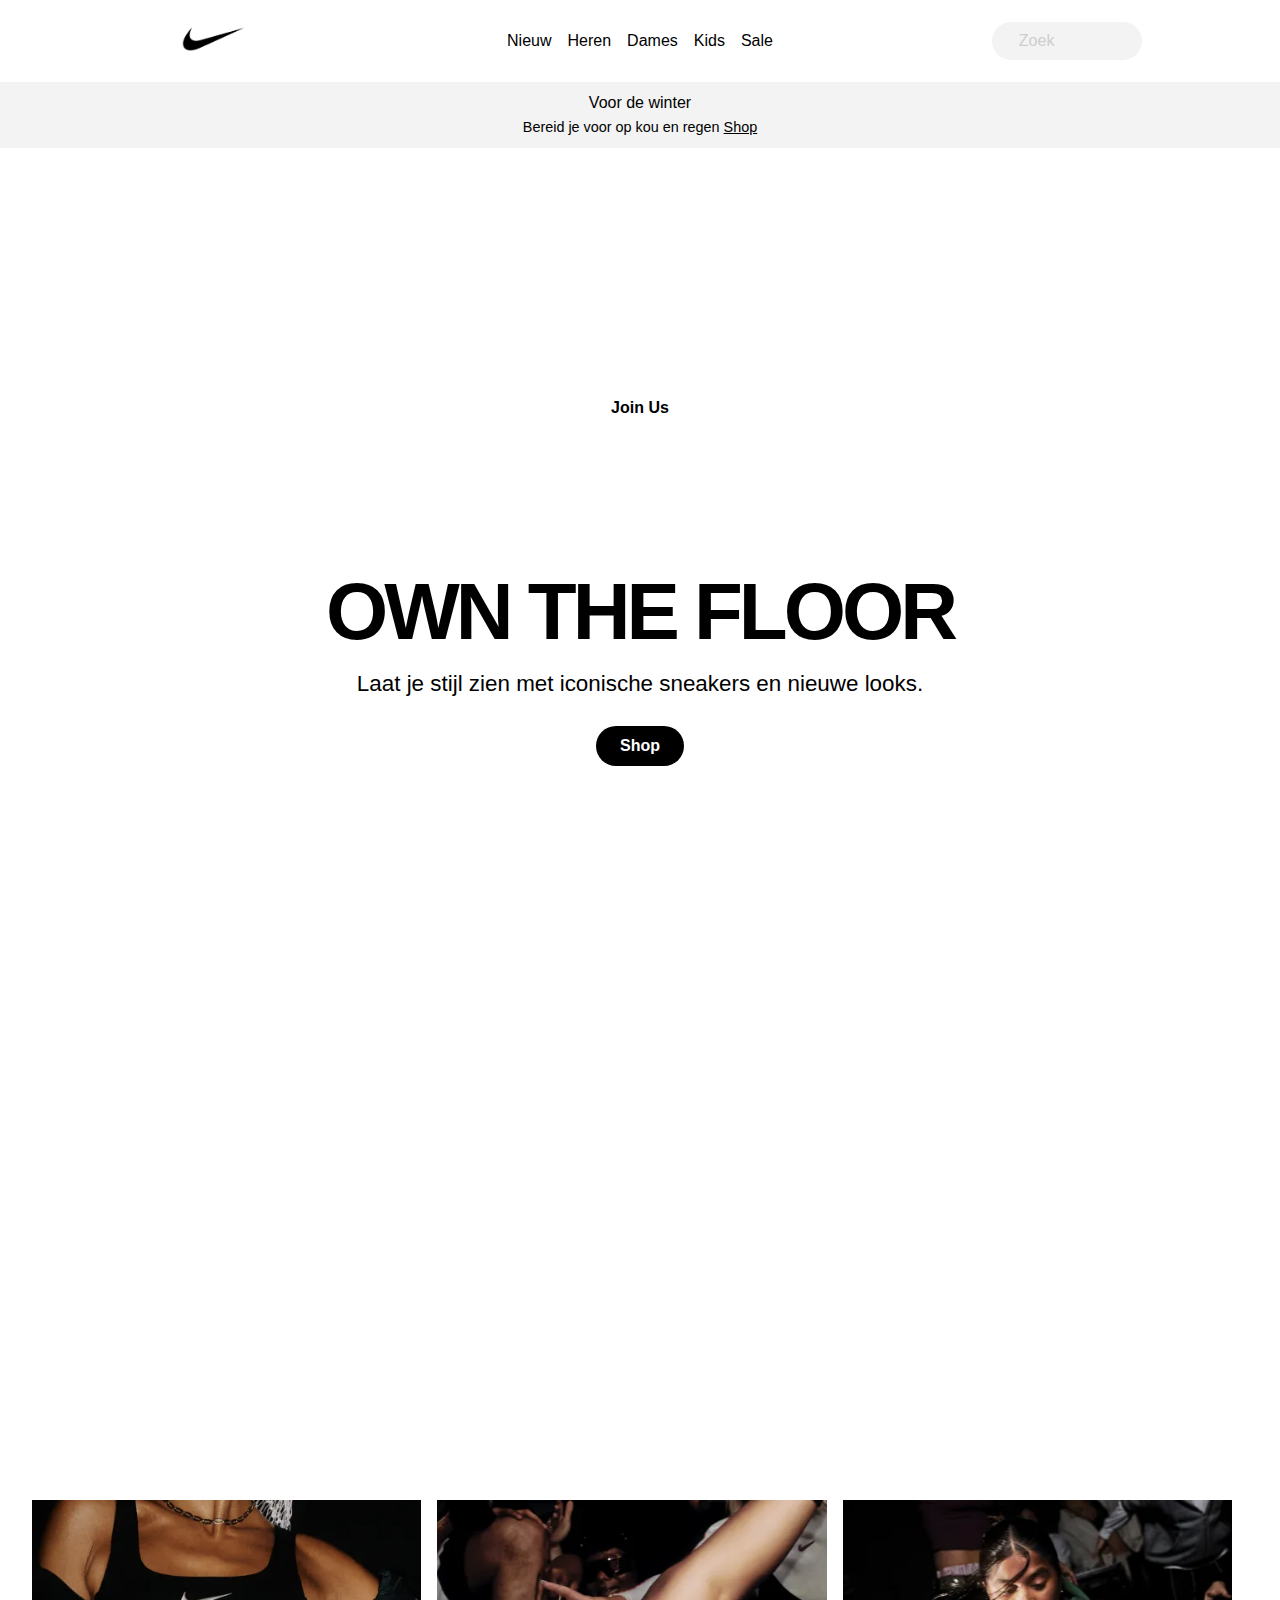
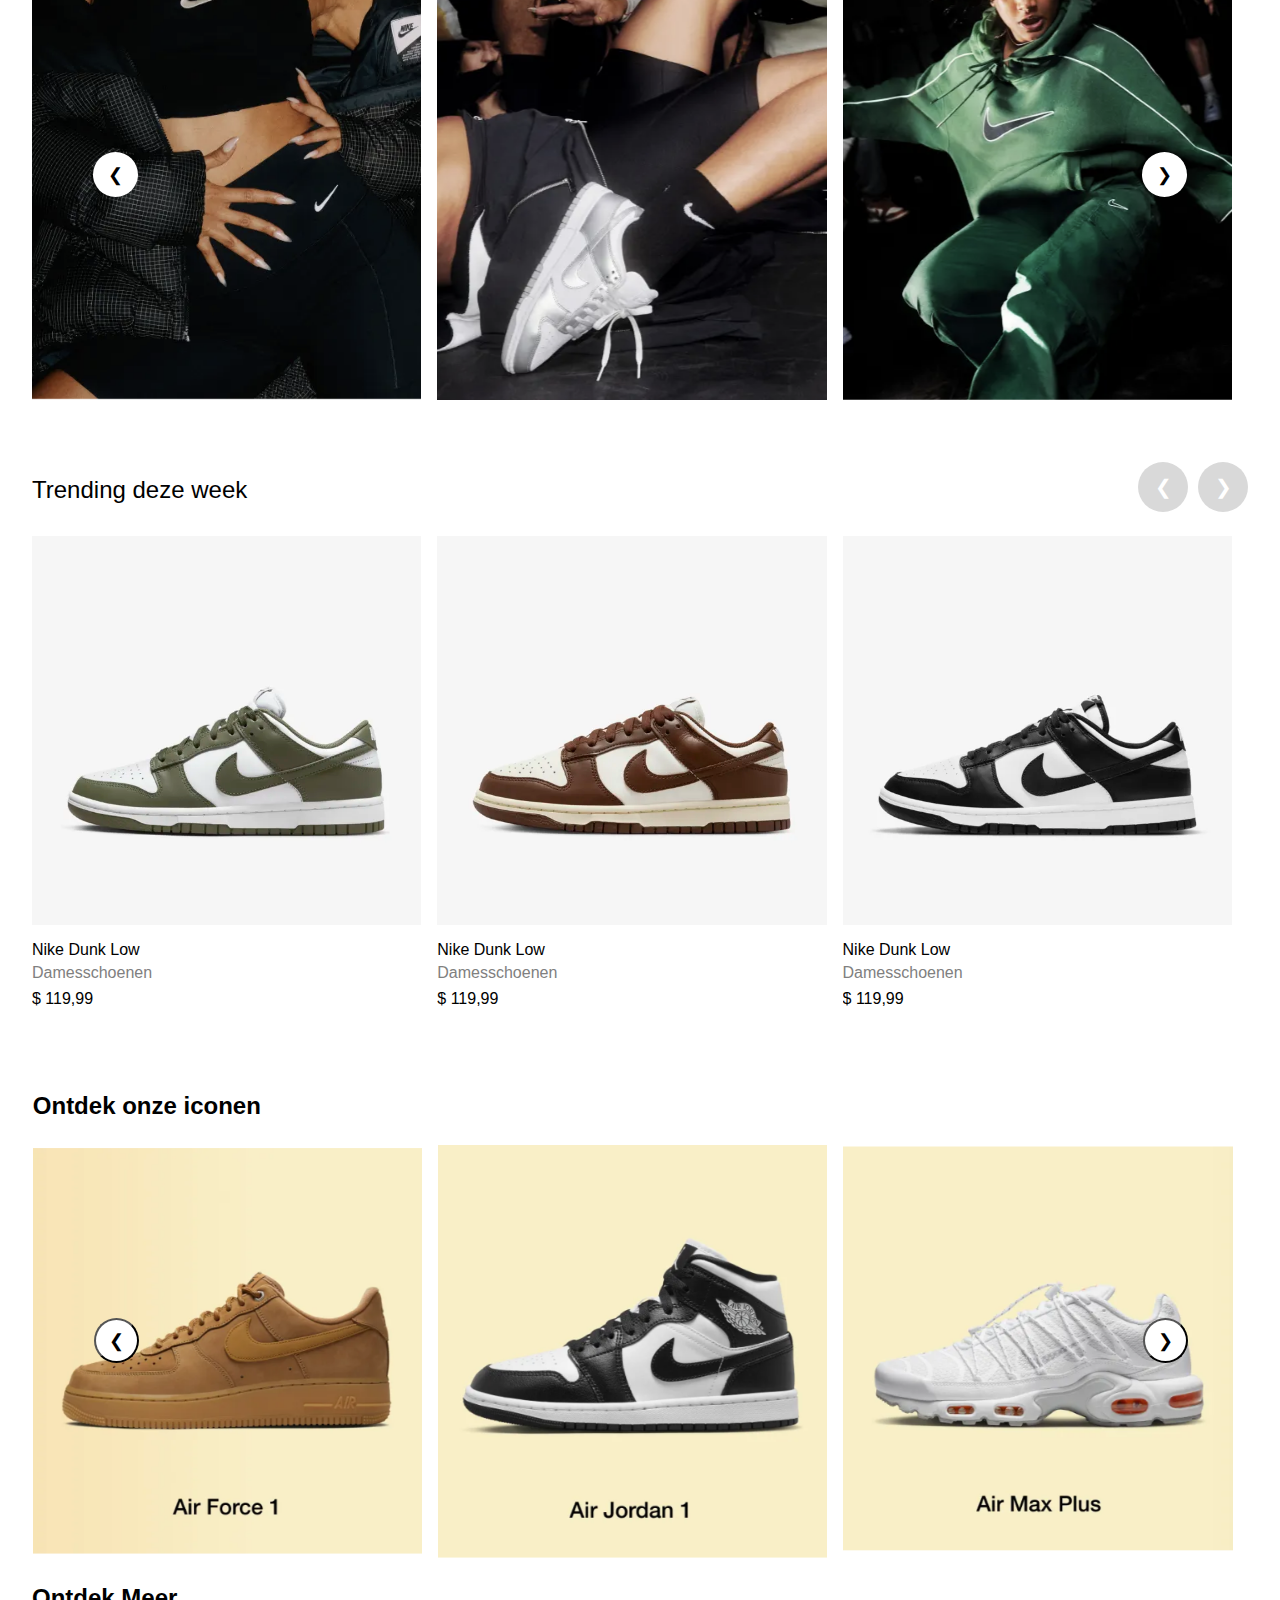
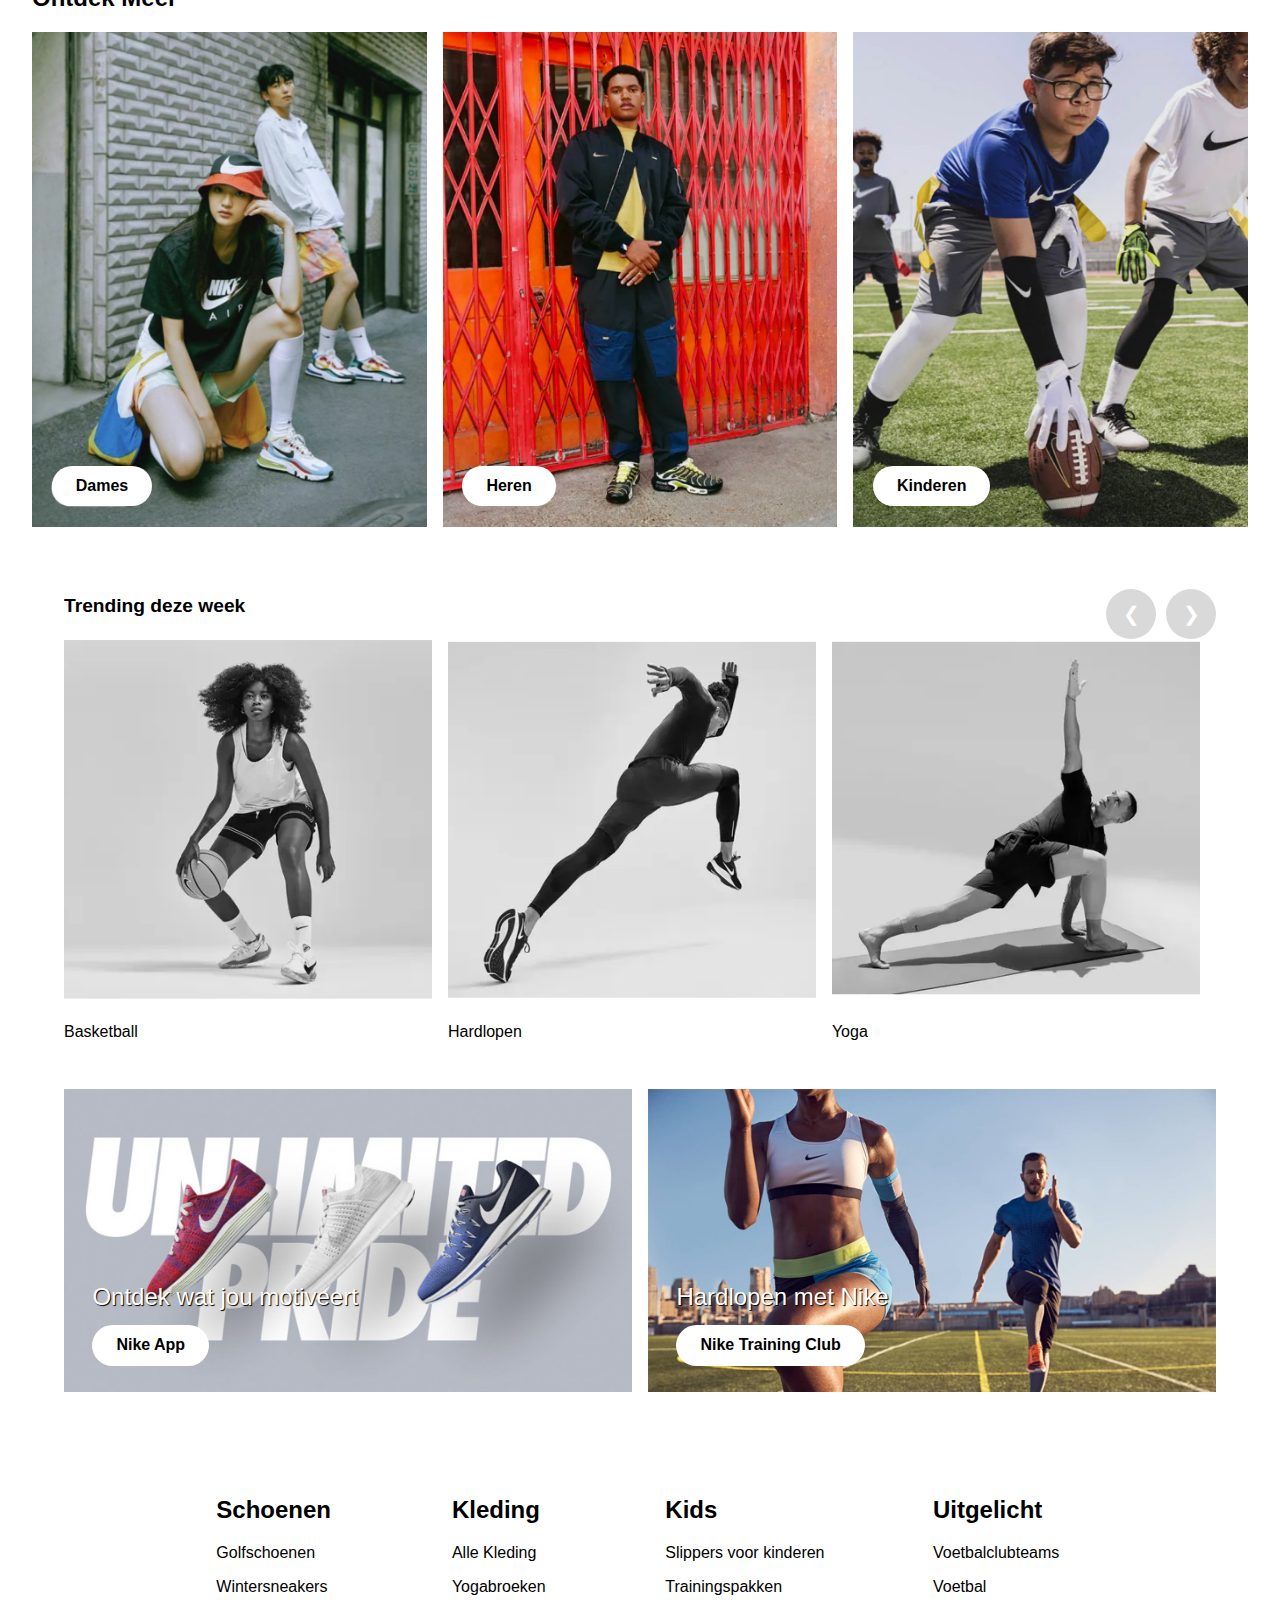
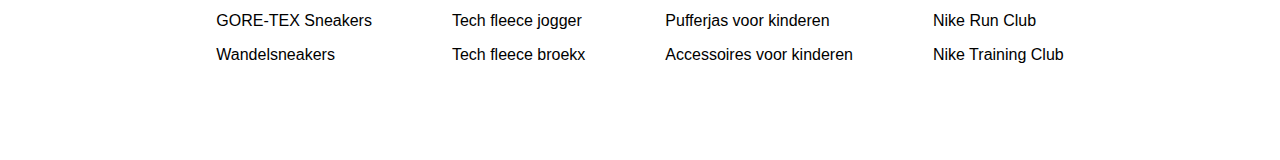
==== commit 0bf179b5: "Update index.html" ====
--- a/index.html
+++ b/index.html
@@ -1,6 +1,6 @@
 <!DOCTYPE html>
 <html lang="nl">
-  
+   
 <head>
   <meta charset="UTF-8">
   <meta name="author" content="jouw naam">
@@ -71,7 +71,7 @@
 
   <section class="video">
     <video autoplay muted loop>
-      <source src="images/video-1.mov" type="video/mp4">
+      <source src="videos/video-1.mov" type="video/mp4">
     </video>
   </section>
 
--- a/styles/style.css
+++ b/styles/style.css
@@ -13,9 +13,6 @@
 	--color-text:#111;
 	--color-background:#eee;
 }
-
-
-
 
 
 /****************/
